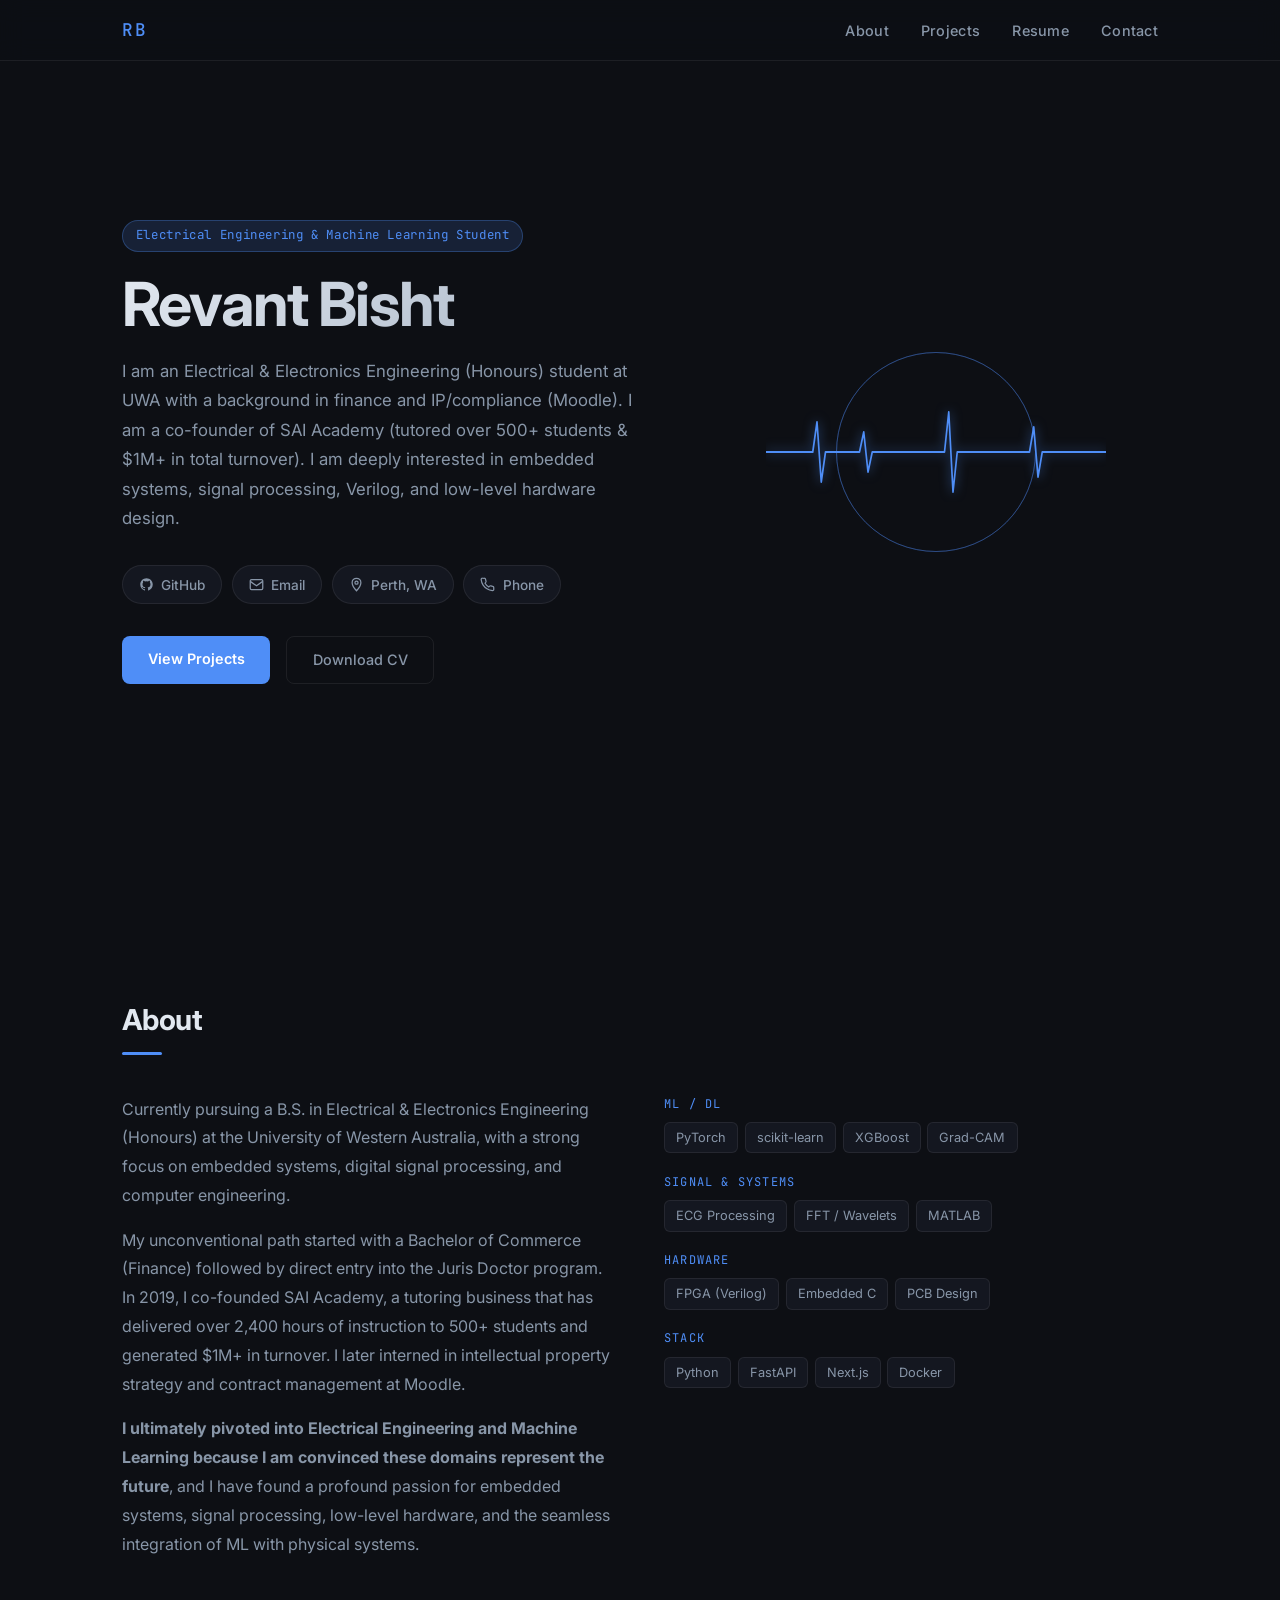
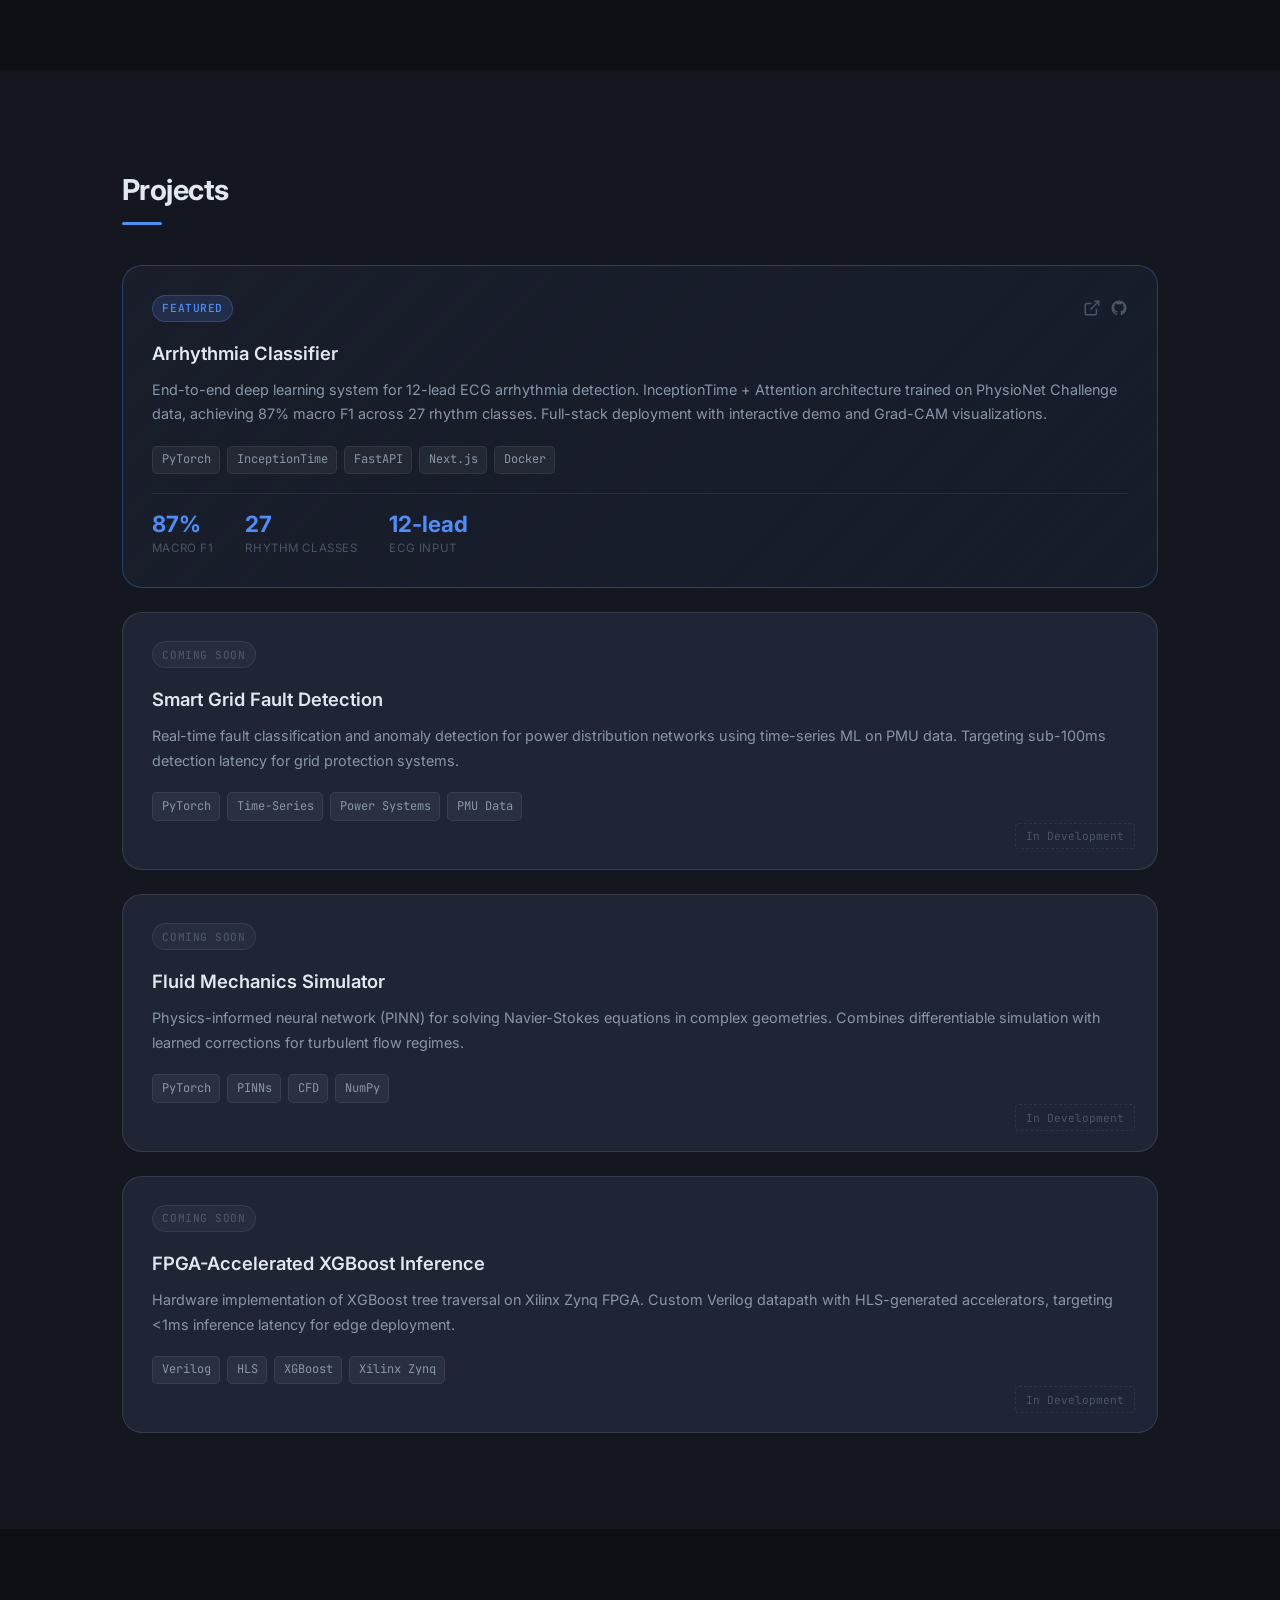
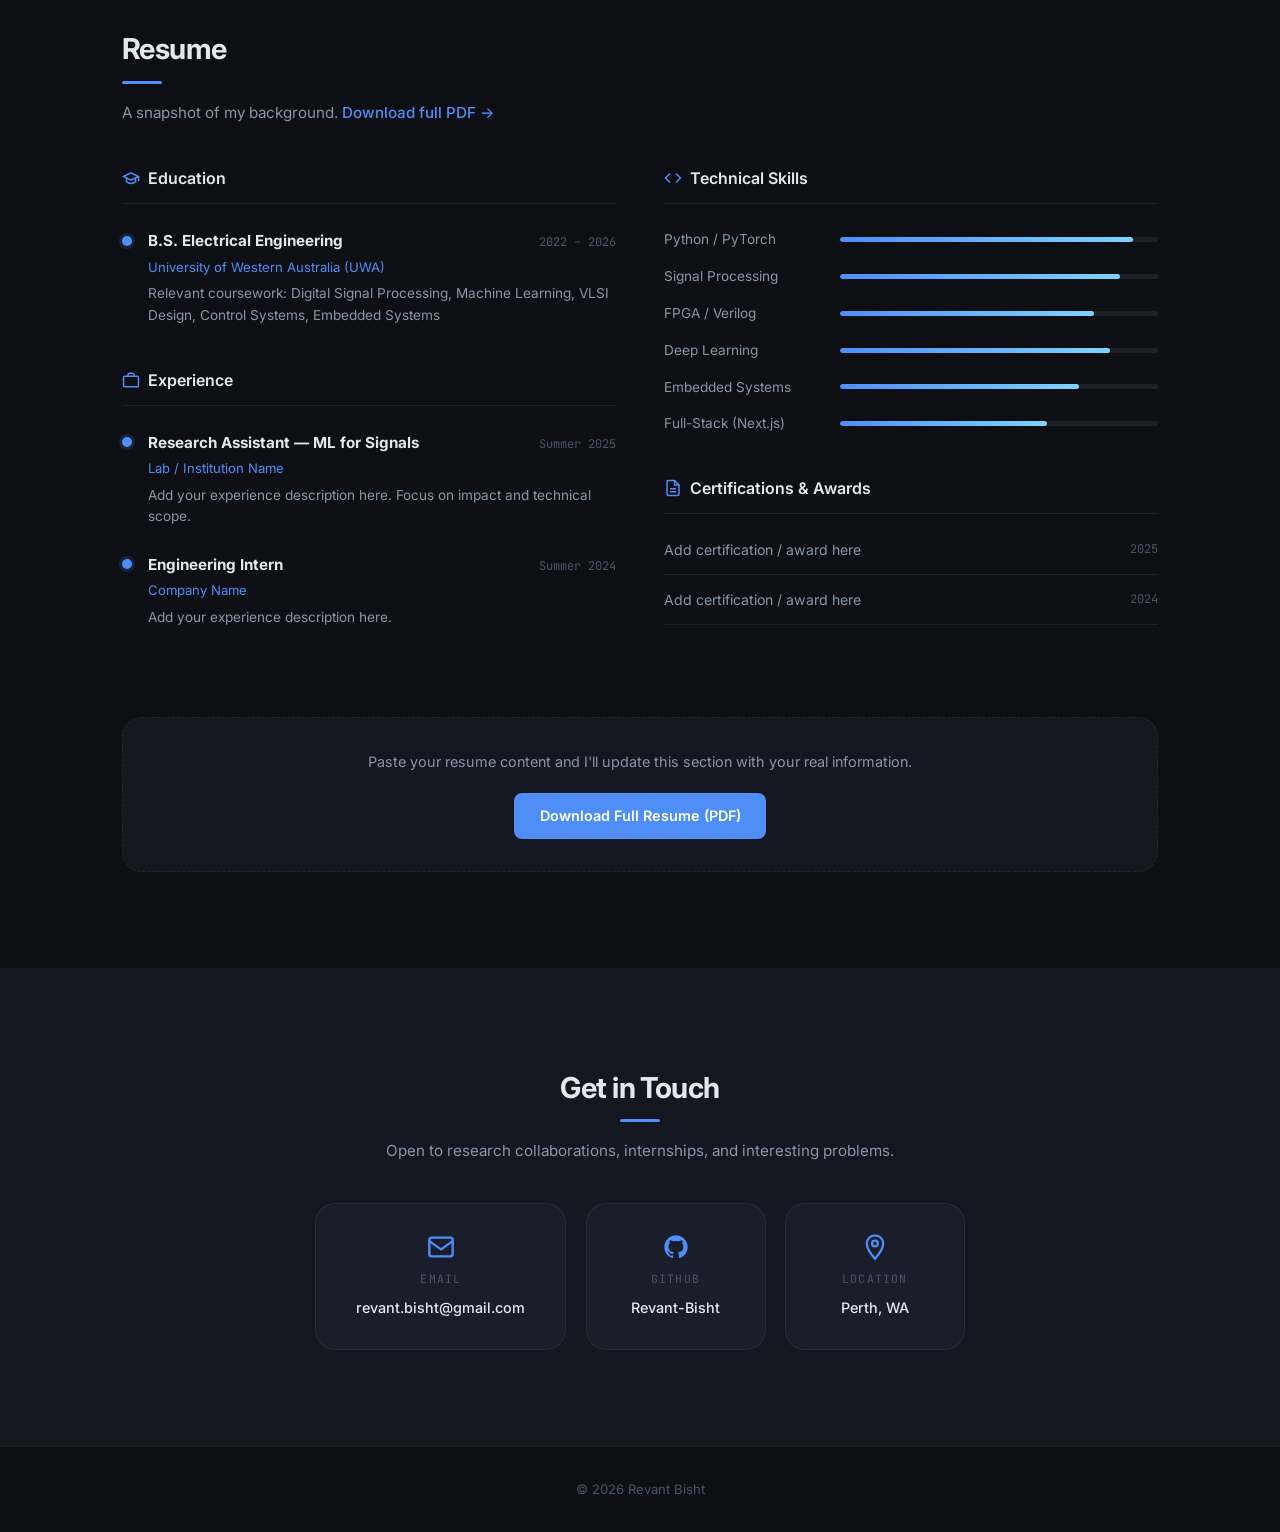
==== index.html @ 24f28a79 "Fixed summary" ====
<!DOCTYPE html>
<html lang="en">
<head>
  <meta charset="UTF-8" />
  <meta name="viewport" content="width=device-width, initial-scale=1.0" />
  <title>Revant Bisht</title>
  <link rel="preconnect" href="https://fonts.googleapis.com" />
  <link rel="preconnect" href="https://fonts.gstatic.com" crossorigin />
  <link href="https://fonts.googleapis.com/css2?family=Inter:wght@300;400;500;600;700&family=JetBrains+Mono:wght@400;500&display=swap" rel="stylesheet" />
  <link rel="stylesheet" href="style.css" />
</head>
<body>

  <!-- NAV -->
  <nav id="navbar">
    <div class="nav-inner">
      <span class="nav-logo">RB</span>
      <ul class="nav-links">
        <li><a href="#about">About</a></li>
        <li><a href="#projects">Projects</a></li>
        <li><a href="#resume">Resume</a></li>
        <li><a href="#contact">Contact</a></li>
      </ul>
    </div>
  </nav>

  <!-- HERO -->
  <section id="hero">
    <div class="hero-content">
      <div class="hero-tag">Electrical Engineering &amp; Machine Learning Student</div>
      <h1 class="hero-name">Revant Bisht</h1>
      <p class="hero-bio">
          I am an Electrical &amp; Electronics Engineering (Honours) student at UWA with a background in finance and IP/compliance (Moodle).
          I am a co-founder of SAI Academy (tutored over 500+ students & $1M+ in total turnover). I am deeply interested in embedded systems, 
          signal processing, Verilog, and low-level hardware design.
      </p>
      <div class="contact-strip">
        <a href="https://github.com/Revant-Bisht" target="_blank" rel="noopener" class="contact-pill">
          <svg viewBox="0 0 24 24" fill="currentColor"><path d="M12 2C6.477 2 2 6.477 2 12c0 4.418 2.865 8.166 6.839 9.489.5.092.682-.217.682-.482 0-.237-.008-.868-.013-1.703-2.782.604-3.369-1.34-3.369-1.34-.454-1.154-1.11-1.462-1.11-1.462-.908-.62.069-.608.069-.608 1.003.07 1.531 1.03 1.531 1.03.892 1.529 2.341 1.087 2.91.832.092-.647.35-1.088.636-1.338-2.22-.253-4.555-1.11-4.555-4.943 0-1.091.39-1.984 1.029-2.683-.103-.253-.446-1.27.098-2.647 0 0 .84-.269 2.75 1.025A9.578 9.578 0 0 1 12 6.836a9.59 9.59 0 0 1 2.504.337c1.909-1.294 2.747-1.025 2.747-1.025.546 1.377.203 2.394.1 2.647.64.699 1.028 1.592 1.028 2.683 0 3.842-2.339 4.687-4.566 4.935.359.309.678.919.678 1.852 0 1.336-.012 2.415-.012 2.743 0 .267.18.578.688.48C19.138 20.163 22 16.418 22 12c0-5.523-4.477-10-10-10z"/></svg>
          GitHub
        </a>
        <a href="mailto:revant.bisht@gmail.com" class="contact-pill">
          <svg viewBox="0 0 24 24" fill="none" stroke="currentColor" stroke-width="2"><rect x="2" y="4" width="20" height="16" rx="2"/><path d="m2 7 10 7 10-7"/></svg>
          Email
        </a>
        <span class="contact-pill">
          <svg viewBox="0 0 24 24" fill="none" stroke="currentColor" stroke-width="2"><path d="M12 2C8.13 2 5 5.13 5 9c0 5.25 7 13 7 13s7-7.75 7-13c0-3.87-3.13-7-7-7zm0 9.5c-1.38 0-2.5-1.12-2.5-2.5S10.62 6.5 12 6.5s2.5 1.12 2.5 2.5S13.38 11.5 12 11.5z"/></svg>
          Perth, WA
        </span>
        <a href="tel:+61405452419" class="contact-pill">
          <svg viewBox="0 0 24 24" fill="none" stroke="currentColor" stroke-width="2"><path d="M22 16.92v3a2 2 0 0 1-2.18 2 19.79 19.79 0 0 1-8.63-3.07A19.5 19.5 0 0 1 4.99 13 19.79 19.79 0 0 1 1.92 4.37 2 2 0 0 1 3.9 2h3a2 2 0 0 1 2 1.72c.127.96.361 1.903.7 2.81a2 2 0 0 1-.45 2.11L8.09 9.91a16 16 0 0 0 6 6l1.27-1.27a2 2 0 0 1 2.11-.45c.907.339 1.85.573 2.81.7A2 2 0 0 1 22 16.92z"/></svg>
          Phone
        </a>
      </div>
      <div class="hero-cta">
        <a href="#projects" class="btn-primary">View Projects</a>
        <a href="resume.pdf" class="btn-secondary" target="_blank">Download CV</a>
      </div>
    </div>
    <div class="hero-visual" aria-hidden="true">
      <div class="pulse-ring"></div>
      <div class="pulse-ring delay1"></div>
      <div class="pulse-ring delay2"></div>
      <svg class="ecg-svg" viewBox="0 0 400 100" preserveAspectRatio="none">
        <polyline class="ecg-line" points="0,50 40,50 55,50 60,20 65,80 70,50 85,50 100,50 110,50 115,30 120,70 125,50 140,50 200,50 210,50 215,10 220,90 225,50 240,50 300,50 310,50 315,25 320,75 325,50 340,50 400,50"/>
      </svg>
    </div>
  </section>

  <!-- ABOUT -->
  <section id="about">
    <div class="section-inner">
      <h2 class="section-title">About</h2>
      <div class="about-grid">
        <div class="about-text">
          <p>
              Currently pursuing a B.S. in Electrical &amp; Electronics Engineering (Honours) at the University of Western Australia, 
              with a strong focus on embedded systems, digital signal processing, and computer engineering.
          </p>
          <p>
              My unconventional path started with a Bachelor of Commerce (Finance) followed by direct entry into the Juris Doctor program. 
              In 2019, I co-founded SAI Academy, a tutoring business that has delivered over 2,400 hours of instruction to 500+ students 
              and generated $1M+ in turnover. I later interned in intellectual property strategy and contract management at Moodle.
          </p>
          <p>
              <strong>I ultimately pivoted into Electrical Engineering and Machine Learning because I am convinced these domains represent the future</strong>, 
              and I have found a profound passion for embedded systems, signal processing, low-level hardware, and the seamless integration of ML with physical systems.
          </p>
        </div>
        <div class="about-skills">
          <div class="skill-group">
            <span class="skill-label">ML / DL</span>
            <div class="skill-tags">
              <span>PyTorch</span><span>scikit-learn</span><span>XGBoost</span><span>Grad-CAM</span>
            </div>
          </div>
          <div class="skill-group">
            <span class="skill-label">Signal &amp; Systems</span>
            <div class="skill-tags">
              <span>ECG Processing</span><span>FFT / Wavelets</span><span>MATLAB</span>
            </div>
          </div>
          <div class="skill-group">
            <span class="skill-label">Hardware</span>
            <div class="skill-tags">
              <span>FPGA (Verilog)</span><span>Embedded C</span><span>PCB Design</span>
            </div>
          </div>
          <div class="skill-group">
            <span class="skill-label">Stack</span>
            <div class="skill-tags">
              <span>Python</span><span>FastAPI</span><span>Next.js</span><span>Docker</span>
            </div>
          </div>
        </div>
      </div>
    </div>
  </section>

  <!-- PROJECTS -->
  <section id="projects">
    <div class="section-inner">
      <h2 class="section-title">Projects</h2>
      <div class="projects-grid">

        <!-- Arrhythmia Classifier -->
        <div class="project-card featured">
          <div class="project-header">
            <span class="project-badge">Featured</span>
            <div class="project-links">
              <a href="https://arrhythmia-detection.vercel.app" target="_blank" rel="noopener" title="Live Demo">
                <svg viewBox="0 0 24 24" fill="none" stroke="currentColor" stroke-width="2"><path d="M18 13v6a2 2 0 0 1-2 2H5a2 2 0 0 1-2-2V8a2 2 0 0 1 2-2h6"/><polyline points="15 3 21 3 21 9"/><line x1="10" y1="14" x2="21" y2="3"/></svg>
              </a>
              <a href="https://github.com/Revant-Bisht/ArrythmiaClassifier" target="_blank" rel="noopener" title="Source Code">
                <svg viewBox="0 0 24 24" fill="currentColor"><path d="M12 2C6.477 2 2 6.477 2 12c0 4.418 2.865 8.166 6.839 9.489.5.092.682-.217.682-.482 0-.237-.008-.868-.013-1.703-2.782.604-3.369-1.34-3.369-1.34-.454-1.154-1.11-1.462-1.11-1.462-.908-.62.069-.608.069-.608 1.003.07 1.531 1.03 1.531 1.03.892 1.529 2.341 1.087 2.91.832.092-.647.35-1.088.636-1.338-2.22-.253-4.555-1.11-4.555-4.943 0-1.091.39-1.984 1.029-2.683-.103-.253-.446-1.27.098-2.647 0 0 .84-.269 2.75 1.025A9.578 9.578 0 0 1 12 6.836a9.59 9.59 0 0 1 2.504.337c1.909-1.294 2.747-1.025 2.747-1.025.546 1.377.203 2.394.1 2.647.64.699 1.028 1.592 1.028 2.683 0 3.842-2.339 4.687-4.566 4.935.359.309.678.919.678 1.852 0 1.336-.012 2.415-.012 2.743 0 .267.18.578.688.48C19.138 20.163 22 16.418 22 12c0-5.523-4.477-10-10-10z"/></svg>
              </a>
            </div>
          </div>
          <h3>Arrhythmia Classifier</h3>
          <p class="project-desc">
            End-to-end deep learning system for 12-lead ECG arrhythmia detection. InceptionTime + Attention architecture
            trained on PhysioNet Challenge data, achieving 87% macro F1 across 27 rhythm classes.
            Full-stack deployment with interactive demo and Grad-CAM visualizations.
          </p>
          <div class="project-tech">
            <span>PyTorch</span><span>InceptionTime</span><span>FastAPI</span><span>Next.js</span><span>Docker</span>
          </div>
          <div class="project-stats">
            <div class="stat"><span class="stat-val">87%</span><span class="stat-lbl">Macro F1</span></div>
            <div class="stat"><span class="stat-val">27</span><span class="stat-lbl">Rhythm Classes</span></div>
            <div class="stat"><span class="stat-val">12-lead</span><span class="stat-lbl">ECG Input</span></div>
          </div>
        </div>

        <!-- Smart Grid -->
        <div class="project-card coming-soon">
          <div class="project-header">
            <span class="project-badge soon-badge">Coming Soon</span>
          </div>
          <h3>Smart Grid Fault Detection</h3>
          <p class="project-desc">
            Real-time fault classification and anomaly detection for power distribution networks using
            time-series ML on PMU data. Targeting sub-100ms detection latency for grid protection systems.
          </p>
          <div class="project-tech">
            <span>PyTorch</span><span>Time-Series</span><span>Power Systems</span><span>PMU Data</span>
          </div>
          <div class="coming-soon-overlay">
            <span>In Development</span>
          </div>
        </div>

        <!-- Fluid Mechanics Simulator -->
        <div class="project-card coming-soon">
          <div class="project-header">
            <span class="project-badge soon-badge">Coming Soon</span>
          </div>
          <h3>Fluid Mechanics Simulator</h3>
          <p class="project-desc">
            Physics-informed neural network (PINN) for solving Navier-Stokes equations in complex geometries.
            Combines differentiable simulation with learned corrections for turbulent flow regimes.
          </p>
          <div class="project-tech">
            <span>PyTorch</span><span>PINNs</span><span>CFD</span><span>NumPy</span>
          </div>
          <div class="coming-soon-overlay">
            <span>In Development</span>
          </div>
        </div>

        <!-- FPGA XGBoost -->
        <div class="project-card coming-soon">
          <div class="project-header">
            <span class="project-badge soon-badge">Coming Soon</span>
          </div>
          <h3>FPGA-Accelerated XGBoost Inference</h3>
          <p class="project-desc">
            Hardware implementation of XGBoost tree traversal on Xilinx Zynq FPGA. Custom Verilog datapath
            with HLS-generated accelerators, targeting &lt;1ms inference latency for edge deployment.
          </p>
          <div class="project-tech">
            <span>Verilog</span><span>HLS</span><span>XGBoost</span><span>Xilinx Zynq</span>
          </div>
          <div class="coming-soon-overlay">
            <span>In Development</span>
          </div>
        </div>

      </div>
    </div>
  </section>

  <!-- RESUME -->
  <section id="resume">
    <div class="section-inner">
      <h2 class="section-title">Resume</h2>
      <p class="section-sub">A snapshot of my background. <a href="resume.pdf" target="_blank">Download full PDF →</a></p>

      <div class="resume-layout">

        <div class="resume-col">
          <!-- Education -->
          <div class="resume-block">
            <h3 class="resume-block-title">
              <svg viewBox="0 0 24 24" fill="none" stroke="currentColor" stroke-width="2"><path d="M22 10v6M2 10l10-5 10 5-10 5z"/><path d="M6 12v5c3 3 9 3 12 0v-5"/></svg>
              Education
            </h3>
            <div class="timeline-item">
              <div class="timeline-dot"></div>
              <div class="timeline-body">
                <div class="timeline-header">
                  <strong>B.S. Electrical Engineering</strong>
                  <span class="timeline-date">2022 – 2026</span>
                </div>
                <div class="timeline-sub">University of Western Australia (UWA)</div>
                <div class="timeline-desc">Relevant coursework: Digital Signal Processing, Machine Learning, VLSI Design, Control Systems, Embedded Systems</div>
              </div>
            </div>
          </div>

          <!-- Experience -->
          <div class="resume-block">
            <h3 class="resume-block-title">
              <svg viewBox="0 0 24 24" fill="none" stroke="currentColor" stroke-width="2"><rect x="2" y="7" width="20" height="14" rx="2"/><path d="M16 7V5a2 2 0 0 0-2-2h-4a2 2 0 0 0-2 2v2"/></svg>
              Experience
            </h3>
            <div class="timeline-item">
              <div class="timeline-dot"></div>
              <div class="timeline-body">
                <div class="timeline-header">
                  <strong>Research Assistant — ML for Signals</strong>
                  <span class="timeline-date">Summer 2025</span>
                </div>
                <div class="timeline-sub">Lab / Institution Name</div>
                <div class="timeline-desc">Add your experience description here. Focus on impact and technical scope.</div>
              </div>
            </div>
            <div class="timeline-item">
              <div class="timeline-dot"></div>
              <div class="timeline-body">
                <div class="timeline-header">
                  <strong>Engineering Intern</strong>
                  <span class="timeline-date">Summer 2024</span>
                </div>
                <div class="timeline-sub">Company Name</div>
                <div class="timeline-desc">Add your experience description here.</div>
              </div>
            </div>
          </div>
        </div>

        <div class="resume-col">
          <!-- Skills -->
          <div class="resume-block">
            <h3 class="resume-block-title">
              <svg viewBox="0 0 24 24" fill="none" stroke="currentColor" stroke-width="2"><polyline points="16 18 22 12 16 6"/><polyline points="8 6 2 12 8 18"/></svg>
              Technical Skills
            </h3>
            <div class="skills-resume">
              <div class="skill-row">
                <span class="skill-name">Python / PyTorch</span>
                <div class="skill-bar"><div class="skill-fill" style="width:92%"></div></div>
              </div>
              <div class="skill-row">
                <span class="skill-name">Signal Processing</span>
                <div class="skill-bar"><div class="skill-fill" style="width:88%"></div></div>
              </div>
              <div class="skill-row">
                <span class="skill-name">FPGA / Verilog</span>
                <div class="skill-bar"><div class="skill-fill" style="width:80%"></div></div>
              </div>
              <div class="skill-row">
                <span class="skill-name">Deep Learning</span>
                <div class="skill-bar"><div class="skill-fill" style="width:85%"></div></div>
              </div>
              <div class="skill-row">
                <span class="skill-name">Embedded Systems</span>
                <div class="skill-bar"><div class="skill-fill" style="width:75%"></div></div>
              </div>
              <div class="skill-row">
                <span class="skill-name">Full-Stack (Next.js)</span>
                <div class="skill-bar"><div class="skill-fill" style="width:65%"></div></div>
              </div>
            </div>
          </div>

          <!-- Courses / Certs -->
          <div class="resume-block">
            <h3 class="resume-block-title">
              <svg viewBox="0 0 24 24" fill="none" stroke="currentColor" stroke-width="2"><path d="M14 2H6a2 2 0 0 0-2 2v16a2 2 0 0 0 2 2h12a2 2 0 0 0 2-2V8z"/><polyline points="14 2 14 8 20 8"/><line x1="16" y1="13" x2="8" y2="13"/><line x1="16" y1="17" x2="8" y2="17"/></svg>
              Certifications &amp; Awards
            </h3>
            <ul class="cert-list">
              <li>
                <span class="cert-name">Add certification / award here</span>
                <span class="cert-year">2025</span>
              </li>
              <li>
                <span class="cert-name">Add certification / award here</span>
                <span class="cert-year">2024</span>
              </li>
            </ul>
          </div>
        </div>

      </div>

      <div class="resume-cta">
        <p>Paste your resume content and I'll update this section with your real information.</p>
        <a href="resume.pdf" class="btn-primary" target="_blank">Download Full Resume (PDF)</a>
      </div>
    </div>
  </section>

  <!-- CONTACT -->
  <section id="contact">
    <div class="section-inner contact-inner">
      <h2 class="section-title">Get in Touch</h2>
      <p class="section-sub">Open to research collaborations, internships, and interesting problems.</p>
      <div class="contact-cards">
        <a href="mailto:revant.bisht@gmail.com" class="contact-card">
          <svg viewBox="0 0 24 24" fill="none" stroke="currentColor" stroke-width="2"><rect x="2" y="4" width="20" height="16" rx="2"/><path d="m2 7 10 7 10-7"/></svg>
          <span class="contact-card-label">Email</span>
          <span class="contact-card-val">revant.bisht@gmail.com</span>
        </a>
        <a href="https://github.com/Revant-Bisht" target="_blank" rel="noopener" class="contact-card">
          <svg viewBox="0 0 24 24" fill="currentColor"><path d="M12 2C6.477 2 2 6.477 2 12c0 4.418 2.865 8.166 6.839 9.489.5.092.682-.217.682-.482 0-.237-.008-.868-.013-1.703-2.782.604-3.369-1.34-3.369-1.34-.454-1.154-1.11-1.462-1.11-1.462-.908-.62.069-.608.069-.608 1.003.07 1.531 1.03 1.531 1.03.892 1.529 2.341 1.087 2.91.832.092-.647.35-1.088.636-1.338-2.22-.253-4.555-1.11-4.555-4.943 0-1.091.39-1.984 1.029-2.683-.103-.253-.446-1.27.098-2.647 0 0 .84-.269 2.75 1.025A9.578 9.578 0 0 1 12 6.836a9.59 9.59 0 0 1 2.504.337c1.909-1.294 2.747-1.025 2.747-1.025.546 1.377.203 2.394.1 2.647.64.699 1.028 1.592 1.028 2.683 0 3.842-2.339 4.687-4.566 4.935.359.309.678.919.678 1.852 0 1.336-.012 2.415-.012 2.743 0 .267.18.578.688.48C19.138 20.163 22 16.418 22 12c0-5.523-4.477-10-10-10z"/></svg>
          <span class="contact-card-label">GitHub</span>
          <span class="contact-card-val">Revant-Bisht</span>
        </a>
        <div class="contact-card">
          <svg viewBox="0 0 24 24" fill="none" stroke="currentColor" stroke-width="2"><path d="M12 2C8.13 2 5 5.13 5 9c0 5.25 7 13 7 13s7-7.75 7-13c0-3.87-3.13-7-7-7zm0 9.5c-1.38 0-2.5-1.12-2.5-2.5S10.62 6.5 12 6.5s2.5 1.12 2.5 2.5S13.38 11.5 12 11.5z"/></svg>
          <span class="contact-card-label">Location</span>
          <span class="contact-card-val">Perth, WA</span>
        </div>
      </div>
    </div>
  </section>

  <!-- FOOTER -->
  <footer>
    <div class="footer-inner">
      <span>© 2026 Revant Bisht</span>
    </div>
  </footer>

  <script src="script.js"></script>
</body>
</html>
---- style.css ----
/* =============================================
   REVANT BISHT — PORTFOLIO
   ============================================= */

:root {
  --bg:         #0d0f14;
  --bg-card:    #141720;
  --bg-card2:   #1a1e2b;
  --border:     rgba(255,255,255,0.07);
  --border-hi:  rgba(255,255,255,0.14);
  --accent:     #4f8ef7;
  --accent-dim: rgba(79,142,247,0.15);
  --accent2:    #7dd3fc;
  --text:       #e2e8f0;
  --text-muted: #8896a8;
  --text-faint: #4a5568;
  --green:      #34d399;
  --green-dim:  rgba(52,211,153,0.12);
  --radius:     12px;
  --radius-lg:  20px;
  --shadow:     0 4px 24px rgba(0,0,0,0.5);
  --font:       'Inter', system-ui, sans-serif;
  --mono:       'JetBrains Mono', monospace;
}

*, *::before, *::after { box-sizing: border-box; margin: 0; padding: 0; }

html { scroll-behavior: smooth; font-size: 16px; }

body {
  background: var(--bg);
  color: var(--text);
  font-family: var(--font);
  line-height: 1.65;
  -webkit-font-smoothing: antialiased;
}

a { color: var(--accent); text-decoration: none; }
a:hover { color: var(--accent2); }

/* =============================================
   NAV
   ============================================= */
#navbar {
  position: fixed;
  top: 0; left: 0; right: 0;
  z-index: 100;
  background: rgba(13,15,20,0.85);
  backdrop-filter: blur(12px);
  border-bottom: 1px solid var(--border);
}
.nav-inner {
  max-width: 1100px;
  margin: 0 auto;
  padding: 0 2rem;
  height: 60px;
  display: flex;
  align-items: center;
  justify-content: space-between;
}
.nav-logo {
  font-family: var(--mono);
  font-weight: 500;
  font-size: 1.1rem;
  color: var(--accent);
  letter-spacing: 2px;
}
.nav-links {
  list-style: none;
  display: flex;
  gap: 2rem;
}
.nav-links a {
  color: var(--text-muted);
  font-size: 0.9rem;
  font-weight: 500;
  letter-spacing: 0.02em;
  transition: color 0.2s;
}
.nav-links a:hover { color: var(--text); }

/* =============================================
   HERO
   ============================================= */
#hero {
  min-height: 100vh;
  padding-top: 100px;
  display: flex;
  align-items: center;
  max-width: 1100px;
  margin: 0 auto;
  padding-left: 2rem;
  padding-right: 2rem;
  gap: 4rem;
  position: relative;
}

.hero-content {
  flex: 1;
  max-width: 580px;
}

.hero-tag {
  display: inline-block;
  font-family: var(--mono);
  font-size: 0.78rem;
  color: var(--accent);
  background: var(--accent-dim);
  border: 1px solid rgba(79,142,247,0.3);
  padding: 0.3rem 0.8rem;
  border-radius: 100px;
  margin-bottom: 1.2rem;
  letter-spacing: 0.05em;
}

.hero-name {
  font-size: clamp(2.4rem, 5vw, 3.8rem);
  font-weight: 700;
  letter-spacing: -0.03em;
  line-height: 1.1;
  margin-bottom: 1.2rem;
  background: linear-gradient(135deg, #e2e8f0 0%, #a0aec0 100%);
  -webkit-background-clip: text;
  -webkit-text-fill-color: transparent;
  background-clip: text;
}

.hero-bio {
  font-size: 1.05rem;
  color: var(--text-muted);
  line-height: 1.75;
  margin-bottom: 2rem;
  max-width: 520px;
}

/* Contact strip */
.contact-strip {
  display: flex;
  flex-wrap: wrap;
  gap: 0.6rem;
  margin-bottom: 2rem;
}

.contact-pill {
  display: inline-flex;
  align-items: center;
  gap: 0.45rem;
  font-size: 0.85rem;
  font-weight: 500;
  color: var(--text-muted);
  background: var(--bg-card);
  border: 1px solid var(--border);
  padding: 0.45rem 1rem;
  border-radius: 100px;
  transition: all 0.2s;
}
.contact-pill svg { width: 15px; height: 15px; flex-shrink: 0; }
.contact-pill:hover {
  color: var(--text);
  border-color: var(--accent);
  background: var(--accent-dim);
}

/* CTA buttons */
.hero-cta {
  display: flex;
  gap: 1rem;
  flex-wrap: wrap;
}
.btn-primary {
  display: inline-block;
  background: var(--accent);
  color: #fff;
  font-weight: 600;
  font-size: 0.9rem;
  padding: 0.7rem 1.6rem;
  border-radius: 8px;
  transition: all 0.2s;
}
.btn-primary:hover {
  background: var(--accent2);
  color: #0d0f14;
  transform: translateY(-1px);
}
.btn-secondary {
  display: inline-block;
  background: transparent;
  color: var(--text-muted);
  font-weight: 500;
  font-size: 0.9rem;
  padding: 0.7rem 1.6rem;
  border-radius: 8px;
  border: 1px solid var(--border);
  transition: all 0.2s;
}
.btn-secondary:hover {
  color: var(--text);
  border-color: var(--border-hi);
  transform: translateY(-1px);
}

/* Hero visual / ECG */
.hero-visual {
  flex: 0 0 340px;
  height: 340px;
  position: relative;
  display: flex;
  align-items: center;
  justify-content: center;
}
.pulse-ring {
  position: absolute;
  width: 200px; height: 200px;
  border-radius: 50%;
  border: 1px solid rgba(79,142,247,0.2);
  animation: pulseRing 3s ease-out infinite;
}
.pulse-ring.delay1 { animation-delay: 1s; }
.pulse-ring.delay2 { animation-delay: 2s; }

@keyframes pulseRing {
  0% { transform: scale(0.6); opacity: 0.8; }
  100% { transform: scale(1.8); opacity: 0; }
}

.ecg-svg {
  width: 100%;
  height: 100px;
  position: relative;
  z-index: 2;
}
.ecg-line {
  fill: none;
  stroke: var(--accent);
  stroke-width: 2;
  stroke-linecap: round;
  stroke-linejoin: round;
  stroke-dasharray: 900;
  stroke-dashoffset: 900;
  animation: drawEcg 3s ease forwards, ecgPulse 3s 3s ease-in-out infinite;
  filter: drop-shadow(0 0 6px rgba(79,142,247,0.6));
}

@keyframes drawEcg {
  to { stroke-dashoffset: 0; }
}
@keyframes ecgPulse {
  0%, 100% { opacity: 1; }
  50% { opacity: 0.4; }
}

/* =============================================
   SECTIONS — SHARED
   ============================================= */
section { padding: 6rem 0; }

.section-inner {
  max-width: 1100px;
  margin: 0 auto;
  padding: 0 2rem;
}

.section-title {
  font-size: 1.8rem;
  font-weight: 700;
  letter-spacing: -0.02em;
  margin-bottom: 0.5rem;
  position: relative;
}
.section-title::after {
  content: '';
  display: block;
  width: 40px;
  height: 3px;
  background: var(--accent);
  border-radius: 2px;
  margin-top: 0.5rem;
  margin-bottom: 2.5rem;
}
.section-sub {
  color: var(--text-muted);
  margin-top: -1.5rem;
  margin-bottom: 2.5rem;
  font-size: 0.95rem;
}
.section-sub a { font-weight: 500; }

/* =============================================
   ABOUT
   ============================================= */
#about { background: var(--bg); }

.about-grid {
  display: grid;
  grid-template-columns: 1fr 1fr;
  gap: 3rem;
  align-items: start;
}

.about-text p {
  color: var(--text-muted);
  line-height: 1.8;
  margin-bottom: 1rem;
  font-size: 1rem;
}

.skill-group { margin-bottom: 1.2rem; }
.skill-label {
  display: block;
  font-size: 0.75rem;
  font-family: var(--mono);
  color: var(--accent);
  text-transform: uppercase;
  letter-spacing: 0.1em;
  margin-bottom: 0.5rem;
}
.skill-tags {
  display: flex;
  flex-wrap: wrap;
  gap: 0.4rem;
}
.skill-tags span {
  font-size: 0.8rem;
  color: var(--text-muted);
  background: var(--bg-card);
  border: 1px solid var(--border);
  padding: 0.25rem 0.7rem;
  border-radius: 6px;
}

/* =============================================
   PROJECTS
   ============================================= */
#projects { background: var(--bg-card); }

.projects-grid {
  display: grid;
  grid-template-columns: 1fr;
  gap: 1.5rem;
}

.project-card {
  background: var(--bg-card2);
  border: 1px solid var(--border);
  border-radius: var(--radius-lg);
  padding: 1.8rem;
  position: relative;
  transition: border-color 0.2s, transform 0.2s;
  overflow: hidden;
}
.project-card:hover {
  border-color: var(--border-hi);
  transform: translateY(-2px);
}

.project-card.featured {
  border-color: rgba(79,142,247,0.3);
  background: linear-gradient(135deg, var(--bg-card2) 0%, rgba(79,142,247,0.05) 100%);
}
.project-card.featured:hover {
  border-color: rgba(79,142,247,0.6);
}

.project-card.coming-soon {
  background: #1f2535;
  border-color: rgba(255,255,255,0.1);
  opacity: 1;
}
.project-card.coming-soon:hover {
  background: #252b3d;
  border-color: rgba(255,255,255,0.18);
}

.project-header {
  display: flex;
  align-items: center;
  justify-content: space-between;
  margin-bottom: 1rem;
}

.project-badge {
  font-size: 0.7rem;
  font-family: var(--mono);
  font-weight: 500;
  color: var(--accent);
  background: var(--accent-dim);
  border: 1px solid rgba(79,142,247,0.3);
  padding: 0.2rem 0.6rem;
  border-radius: 100px;
  letter-spacing: 0.05em;
  text-transform: uppercase;
}
.soon-badge {
  color: var(--text-faint);
  background: rgba(255,255,255,0.04);
  border-color: var(--border);
}

.project-links {
  display: flex;
  gap: 0.6rem;
}
.project-links a {
  color: var(--text-faint);
  display: flex;
  align-items: center;
  transition: color 0.2s;
}
.project-links a:hover { color: var(--accent); }
.project-links svg { width: 18px; height: 18px; }

.project-card h3 {
  font-size: 1.15rem;
  font-weight: 600;
  margin-bottom: 0.6rem;
  color: var(--text);
}

.project-desc {
  font-size: 0.9rem;
  color: var(--text-muted);
  line-height: 1.7;
  margin-bottom: 1.2rem;
}

.project-tech {
  display: flex;
  flex-wrap: wrap;
  gap: 0.4rem;
  margin-bottom: 1.2rem;
}
.project-tech span {
  font-size: 0.75rem;
  font-family: var(--mono);
  color: var(--text-muted);
  background: rgba(255,255,255,0.05);
  border: 1px solid var(--border);
  padding: 0.2rem 0.55rem;
  border-radius: 5px;
}

.project-stats {
  display: flex;
  gap: 2rem;
  padding-top: 1.2rem;
  border-top: 1px solid var(--border);
}
.stat { display: flex; flex-direction: column; }
.stat-val {
  font-size: 1.4rem;
  font-weight: 700;
  color: var(--accent);
  line-height: 1;
}
.stat-lbl {
  font-size: 0.72rem;
  color: var(--text-faint);
  margin-top: 0.2rem;
  text-transform: uppercase;
  letter-spacing: 0.05em;
}

.coming-soon-overlay {
  position: absolute;
  bottom: 1.2rem;
  right: 1.4rem;
  font-size: 0.7rem;
  font-family: var(--mono);
  color: var(--text-faint);
  border: 1px dashed var(--border);
  padding: 0.2rem 0.6rem;
  border-radius: 4px;
}

/* =============================================
   RESUME
   ============================================= */
#resume { background: var(--bg); }

.resume-layout {
  display: grid;
  grid-template-columns: 1fr 1fr;
  gap: 3rem;
  margin-bottom: 3rem;
}

.resume-block { margin-bottom: 2.5rem; }

.resume-block-title {
  display: flex;
  align-items: center;
  gap: 0.5rem;
  font-size: 1rem;
  font-weight: 600;
  color: var(--text);
  margin-bottom: 1.5rem;
  padding-bottom: 0.75rem;
  border-bottom: 1px solid var(--border);
}
.resume-block-title svg { width: 18px; height: 18px; color: var(--accent); }

/* Timeline */
.timeline-item {
  display: flex;
  gap: 1rem;
  margin-bottom: 1.5rem;
  position: relative;
}
.timeline-dot {
  width: 10px;
  height: 10px;
  border-radius: 50%;
  background: var(--accent);
  flex-shrink: 0;
  margin-top: 0.45rem;
  box-shadow: 0 0 0 3px var(--accent-dim);
}
.timeline-body { flex: 1; }
.timeline-header {
  display: flex;
  justify-content: space-between;
  align-items: baseline;
  flex-wrap: wrap;
  gap: 0.5rem;
  margin-bottom: 0.2rem;
}
.timeline-header strong { font-size: 0.95rem; color: var(--text); }
.timeline-date {
  font-size: 0.75rem;
  font-family: var(--mono);
  color: var(--text-faint);
  flex-shrink: 0;
}
.timeline-sub {
  font-size: 0.82rem;
  color: var(--accent);
  margin-bottom: 0.3rem;
}
.timeline-desc {
  font-size: 0.85rem;
  color: var(--text-muted);
  line-height: 1.6;
}

/* Skill bars */
.skills-resume { display: flex; flex-direction: column; gap: 0.9rem; }
.skill-row { display: flex; align-items: center; gap: 1rem; }
.skill-name {
  font-size: 0.85rem;
  color: var(--text-muted);
  min-width: 160px;
}
.skill-bar {
  flex: 1;
  height: 5px;
  background: rgba(255,255,255,0.07);
  border-radius: 10px;
  overflow: hidden;
}
.skill-fill {
  height: 100%;
  background: linear-gradient(90deg, var(--accent), var(--accent2));
  border-radius: 10px;
  animation: fillBar 1.2s ease-out both;
}
@keyframes fillBar {
  from { width: 0 !important; }
}

/* Certs */
.cert-list { list-style: none; display: flex; flex-direction: column; gap: 0.8rem; }
.cert-list li {
  display: flex;
  justify-content: space-between;
  align-items: center;
  gap: 1rem;
  font-size: 0.88rem;
  padding-bottom: 0.8rem;
  border-bottom: 1px solid var(--border);
}
.cert-name { color: var(--text-muted); }
.cert-year {
  font-family: var(--mono);
  font-size: 0.75rem;
  color: var(--text-faint);
  flex-shrink: 0;
}

.resume-cta {
  text-align: center;
  padding: 2rem;
  background: var(--bg-card);
  border: 1px dashed var(--border);
  border-radius: var(--radius-lg);
}
.resume-cta p {
  color: var(--text-muted);
  margin-bottom: 1.2rem;
  font-size: 0.9rem;
}

/* =============================================
   CONTACT
   ============================================= */
#contact { background: var(--bg-card); }
.contact-inner { text-align: center; }
.contact-inner .section-title::after { margin-left: auto; margin-right: auto; }

.contact-cards {
  display: flex;
  justify-content: center;
  flex-wrap: wrap;
  gap: 1.2rem;
  margin-top: 2rem;
}

.contact-card {
  display: flex;
  flex-direction: column;
  align-items: center;
  gap: 0.5rem;
  padding: 1.8rem 2.5rem;
  background: var(--bg-card2);
  border: 1px solid var(--border);
  border-radius: var(--radius-lg);
  color: var(--text-muted);
  transition: all 0.2s;
  min-width: 180px;
}
.contact-card svg { width: 28px; height: 28px; color: var(--accent); }
.contact-card-label {
  font-size: 0.72rem;
  text-transform: uppercase;
  letter-spacing: 0.1em;
  color: var(--text-faint);
  font-family: var(--mono);
}
.contact-card-val {
  font-size: 0.9rem;
  color: var(--text);
  font-weight: 500;
}
.contact-card:hover {
  border-color: var(--accent);
  background: var(--accent-dim);
  transform: translateY(-3px);
}

/* =============================================
   FOOTER
   ============================================= */
footer {
  padding: 2rem;
  border-top: 1px solid var(--border);
  text-align: center;
}
.footer-inner {
  color: var(--text-faint);
  font-size: 0.82rem;
  display: flex;
  justify-content: center;
  align-items: center;
  gap: 0.6rem;
}
.footer-sep { opacity: 0.3; }

/* =============================================
   RESPONSIVE
   ============================================= */
@media (max-width: 900px) {
  #hero {
    flex-direction: column;
    text-align: center;
    padding-top: 120px;
    min-height: auto;
    padding-bottom: 4rem;
  }
  .hero-content { max-width: 100%; }
  .contact-strip { justify-content: center; }
  .hero-cta { justify-content: center; }
  .hero-visual { display: none; }
  .about-grid { grid-template-columns: 1fr; }
  .projects-grid { grid-template-columns: 1fr; }
  .resume-layout { grid-template-columns: 1fr; }
}

@media (max-width: 600px) {
  .nav-links { display: none; }
  .section-inner { padding: 0 1.2rem; }
  .project-stats { gap: 1.2rem; }
  .contact-cards { flex-direction: column; align-items: stretch; }
}
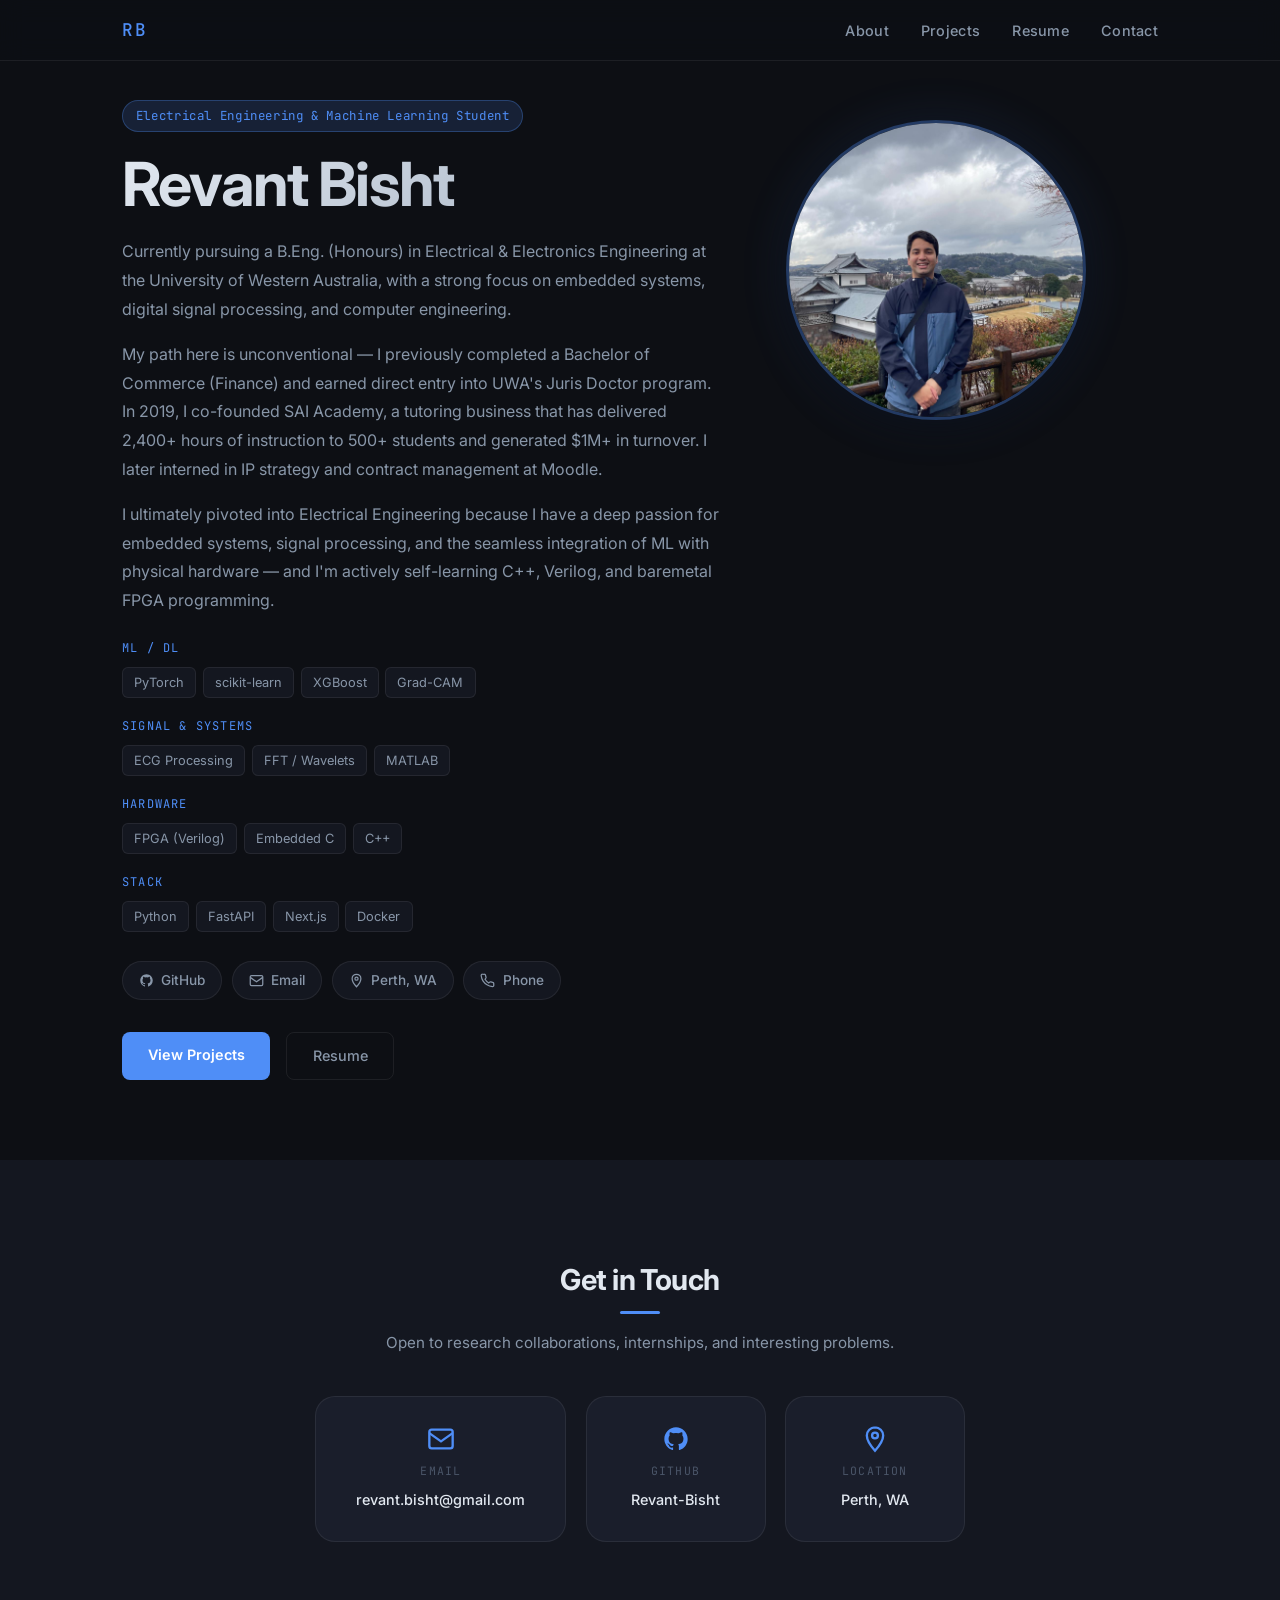
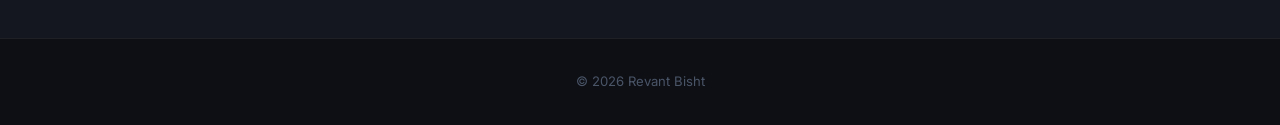
==== commit fd689d59: "Restructure into multi-page site with profile photo - index.html: hero now contains full About conte" ====
--- a/index.html
+++ b/index.html
@@ -14,26 +14,68 @@
   <!-- NAV -->
   <nav id="navbar">
     <div class="nav-inner">
-      <span class="nav-logo">RB</span>
+      <a href="index.html" class="nav-logo">RB</a>
       <ul class="nav-links">
-        <li><a href="#about">About</a></li>
-        <li><a href="#projects">Projects</a></li>
-        <li><a href="#resume">Resume</a></li>
+        <li><a href="index.html">About</a></li>
+        <li><a href="projects.html">Projects</a></li>
+        <li><a href="resume.html">Resume</a></li>
         <li><a href="#contact">Contact</a></li>
       </ul>
     </div>
   </nav>
 
-  <!-- HERO -->
+  <!-- HERO / ABOUT -->
   <section id="hero">
     <div class="hero-content">
       <div class="hero-tag">Electrical Engineering &amp; Machine Learning Student</div>
       <h1 class="hero-name">Revant Bisht</h1>
-      <p class="hero-bio">
-          I am an Electrical &amp; Electronics Engineering (Honours) student at UWA with a background in finance and IP/compliance (Moodle).
-          I am a co-founder of SAI Academy (tutored over 500+ students & $1M+ in total turnover). I am deeply interested in embedded systems, 
-          signal processing, Verilog, and low-level hardware design.
-      </p>
+
+      <div class="about-text hero-about">
+        <p>
+          Currently pursuing a B.Eng. (Honours) in Electrical &amp; Electronics Engineering at the
+          University of Western Australia, with a strong focus on embedded systems, digital signal
+          processing, and computer engineering.
+        </p>
+        <p>
+          My path here is unconventional — I previously completed a Bachelor of Commerce (Finance)
+          and earned direct entry into UWA's Juris Doctor program. In 2019, I co-founded SAI Academy,
+          a tutoring business that has delivered 2,400+ hours of instruction to 500+ students and
+          generated $1M+ in turnover. I later interned in IP strategy and contract management at Moodle.
+        </p>
+        <p>
+          I ultimately pivoted into Electrical Engineering because I have a deep passion for embedded
+          systems, signal processing, and the seamless integration of ML with physical hardware — and
+          I'm actively self-learning C++, Verilog, and baremetal FPGA programming.
+        </p>
+      </div>
+
+      <div class="about-skills hero-skills">
+        <div class="skill-group">
+          <span class="skill-label">ML / DL</span>
+          <div class="skill-tags">
+            <span>PyTorch</span><span>scikit-learn</span><span>XGBoost</span><span>Grad-CAM</span>
+          </div>
+        </div>
+        <div class="skill-group">
+          <span class="skill-label">Signal &amp; Systems</span>
+          <div class="skill-tags">
+            <span>ECG Processing</span><span>FFT / Wavelets</span><span>MATLAB</span>
+          </div>
+        </div>
+        <div class="skill-group">
+          <span class="skill-label">Hardware</span>
+          <div class="skill-tags">
+            <span>FPGA (Verilog)</span><span>Embedded C</span><span>C++</span>
+          </div>
+        </div>
+        <div class="skill-group">
+          <span class="skill-label">Stack</span>
+          <div class="skill-tags">
+            <span>Python</span><span>FastAPI</span><span>Next.js</span><span>Docker</span>
+          </div>
+        </div>
+      </div>
+
       <div class="contact-strip">
         <a href="https://github.com/Revant-Bisht" target="_blank" rel="noopener" class="contact-pill">
           <svg viewBox="0 0 24 24" fill="currentColor"><path d="M12 2C6.477 2 2 6.477 2 12c0 4.418 2.865 8.166 6.839 9.489.5.092.682-.217.682-.482 0-.237-.008-.868-.013-1.703-2.782.604-3.369-1.34-3.369-1.34-.454-1.154-1.11-1.462-1.11-1.462-.908-.62.069-.608.069-.608 1.003.07 1.531 1.03 1.531 1.03.892 1.529 2.341 1.087 2.91.832.092-.647.35-1.088.636-1.338-2.22-.253-4.555-1.11-4.555-4.943 0-1.091.39-1.984 1.029-2.683-.103-.253-.446-1.27.098-2.647 0 0 .84-.269 2.75 1.025A9.578 9.578 0 0 1 12 6.836a9.59 9.59 0 0 1 2.504.337c1.909-1.294 2.747-1.025 2.747-1.025.546 1.377.203 2.394.1 2.647.64.699 1.028 1.592 1.028 2.683 0 3.842-2.339 4.687-4.566 4.935.359.309.678.919.678 1.852 0 1.336-.012 2.415-.012 2.743 0 .267.18.578.688.48C19.138 20.163 22 16.418 22 12c0-5.523-4.477-10-10-10z"/></svg>
@@ -53,282 +95,12 @@
         </a>
       </div>
       <div class="hero-cta">
-        <a href="#projects" class="btn-primary">View Projects</a>
-        <a href="resume.pdf" class="btn-secondary" target="_blank">Download CV</a>
+        <a href="projects.html" class="btn-primary">View Projects</a>
+        <a href="resume.html" class="btn-secondary">Resume</a>
       </div>
     </div>
-    <div class="hero-visual" aria-hidden="true">
-      <div class="pulse-ring"></div>
-      <div class="pulse-ring delay1"></div>
-      <div class="pulse-ring delay2"></div>
-      <svg class="ecg-svg" viewBox="0 0 400 100" preserveAspectRatio="none">
-        <polyline class="ecg-line" points="0,50 40,50 55,50 60,20 65,80 70,50 85,50 100,50 110,50 115,30 120,70 125,50 140,50 200,50 210,50 215,10 220,90 225,50 240,50 300,50 310,50 315,25 320,75 325,50 340,50 400,50"/>
-      </svg>
-    </div>
-  </section>
-
-  <!-- ABOUT -->
-  <section id="about">
-    <div class="section-inner">
-      <h2 class="section-title">About</h2>
-      <div class="about-grid">
-        <div class="about-text">
-          <p>
-              Currently pursuing a B.S. in Electrical &amp; Electronics Engineering (Honours) at the University of Western Australia, 
-              with a strong focus on embedded systems, digital signal processing, and computer engineering.
-          </p>
-          <p>
-              My unconventional path started with a Bachelor of Commerce (Finance) followed by direct entry into the Juris Doctor program. 
-              In 2019, I co-founded SAI Academy, a tutoring business that has delivered over 2,400 hours of instruction to 500+ students 
-              and generated $1M+ in turnover. I later interned in intellectual property strategy and contract management at Moodle.
-          </p>
-          <p>
-              <strong>I ultimately pivoted into Electrical Engineering and Machine Learning because I am convinced these domains represent the future</strong>, 
-              and I have found a profound passion for embedded systems, signal processing, low-level hardware, and the seamless integration of ML with physical systems.
-          </p>
-        </div>
-        <div class="about-skills">
-          <div class="skill-group">
-            <span class="skill-label">ML / DL</span>
-            <div class="skill-tags">
-              <span>PyTorch</span><span>scikit-learn</span><span>XGBoost</span><span>Grad-CAM</span>
-            </div>
-          </div>
-          <div class="skill-group">
-            <span class="skill-label">Signal &amp; Systems</span>
-            <div class="skill-tags">
-              <span>ECG Processing</span><span>FFT / Wavelets</span><span>MATLAB</span>
-            </div>
-          </div>
-          <div class="skill-group">
-            <span class="skill-label">Hardware</span>
-            <div class="skill-tags">
-              <span>FPGA (Verilog)</span><span>Embedded C</span><span>PCB Design</span>
-            </div>
-          </div>
-          <div class="skill-group">
-            <span class="skill-label">Stack</span>
-            <div class="skill-tags">
-              <span>Python</span><span>FastAPI</span><span>Next.js</span><span>Docker</span>
-            </div>
-          </div>
-        </div>
-      </div>
-    </div>
-  </section>
-
-  <!-- PROJECTS -->
-  <section id="projects">
-    <div class="section-inner">
-      <h2 class="section-title">Projects</h2>
-      <div class="projects-grid">
-
-        <!-- Arrhythmia Classifier -->
-        <div class="project-card featured">
-          <div class="project-header">
-            <span class="project-badge">Featured</span>
-            <div class="project-links">
-              <a href="https://arrhythmia-detection.vercel.app" target="_blank" rel="noopener" title="Live Demo">
-                <svg viewBox="0 0 24 24" fill="none" stroke="currentColor" stroke-width="2"><path d="M18 13v6a2 2 0 0 1-2 2H5a2 2 0 0 1-2-2V8a2 2 0 0 1 2-2h6"/><polyline points="15 3 21 3 21 9"/><line x1="10" y1="14" x2="21" y2="3"/></svg>
-              </a>
-              <a href="https://github.com/Revant-Bisht/ArrythmiaClassifier" target="_blank" rel="noopener" title="Source Code">
-                <svg viewBox="0 0 24 24" fill="currentColor"><path d="M12 2C6.477 2 2 6.477 2 12c0 4.418 2.865 8.166 6.839 9.489.5.092.682-.217.682-.482 0-.237-.008-.868-.013-1.703-2.782.604-3.369-1.34-3.369-1.34-.454-1.154-1.11-1.462-1.11-1.462-.908-.62.069-.608.069-.608 1.003.07 1.531 1.03 1.531 1.03.892 1.529 2.341 1.087 2.91.832.092-.647.35-1.088.636-1.338-2.22-.253-4.555-1.11-4.555-4.943 0-1.091.39-1.984 1.029-2.683-.103-.253-.446-1.27.098-2.647 0 0 .84-.269 2.75 1.025A9.578 9.578 0 0 1 12 6.836a9.59 9.59 0 0 1 2.504.337c1.909-1.294 2.747-1.025 2.747-1.025.546 1.377.203 2.394.1 2.647.64.699 1.028 1.592 1.028 2.683 0 3.842-2.339 4.687-4.566 4.935.359.309.678.919.678 1.852 0 1.336-.012 2.415-.012 2.743 0 .267.18.578.688.48C19.138 20.163 22 16.418 22 12c0-5.523-4.477-10-10-10z"/></svg>
-              </a>
-            </div>
-          </div>
-          <h3>Arrhythmia Classifier</h3>
-          <p class="project-desc">
-            End-to-end deep learning system for 12-lead ECG arrhythmia detection. InceptionTime + Attention architecture
-            trained on PhysioNet Challenge data, achieving 87% macro F1 across 27 rhythm classes.
-            Full-stack deployment with interactive demo and Grad-CAM visualizations.
-          </p>
-          <div class="project-tech">
-            <span>PyTorch</span><span>InceptionTime</span><span>FastAPI</span><span>Next.js</span><span>Docker</span>
-          </div>
-          <div class="project-stats">
-            <div class="stat"><span class="stat-val">87%</span><span class="stat-lbl">Macro F1</span></div>
-            <div class="stat"><span class="stat-val">27</span><span class="stat-lbl">Rhythm Classes</span></div>
-            <div class="stat"><span class="stat-val">12-lead</span><span class="stat-lbl">ECG Input</span></div>
-          </div>
-        </div>
-
-        <!-- Smart Grid -->
-        <div class="project-card coming-soon">
-          <div class="project-header">
-            <span class="project-badge soon-badge">Coming Soon</span>
-          </div>
-          <h3>Smart Grid Fault Detection</h3>
-          <p class="project-desc">
-            Real-time fault classification and anomaly detection for power distribution networks using
-            time-series ML on PMU data. Targeting sub-100ms detection latency for grid protection systems.
-          </p>
-          <div class="project-tech">
-            <span>PyTorch</span><span>Time-Series</span><span>Power Systems</span><span>PMU Data</span>
-          </div>
-          <div class="coming-soon-overlay">
-            <span>In Development</span>
-          </div>
-        </div>
-
-        <!-- Fluid Mechanics Simulator -->
-        <div class="project-card coming-soon">
-          <div class="project-header">
-            <span class="project-badge soon-badge">Coming Soon</span>
-          </div>
-          <h3>Fluid Mechanics Simulator</h3>
-          <p class="project-desc">
-            Physics-informed neural network (PINN) for solving Navier-Stokes equations in complex geometries.
-            Combines differentiable simulation with learned corrections for turbulent flow regimes.
-          </p>
-          <div class="project-tech">
-            <span>PyTorch</span><span>PINNs</span><span>CFD</span><span>NumPy</span>
-          </div>
-          <div class="coming-soon-overlay">
-            <span>In Development</span>
-          </div>
-        </div>
-
-        <!-- FPGA XGBoost -->
-        <div class="project-card coming-soon">
-          <div class="project-header">
-            <span class="project-badge soon-badge">Coming Soon</span>
-          </div>
-          <h3>FPGA-Accelerated XGBoost Inference</h3>
-          <p class="project-desc">
-            Hardware implementation of XGBoost tree traversal on Xilinx Zynq FPGA. Custom Verilog datapath
-            with HLS-generated accelerators, targeting &lt;1ms inference latency for edge deployment.
-          </p>
-          <div class="project-tech">
-            <span>Verilog</span><span>HLS</span><span>XGBoost</span><span>Xilinx Zynq</span>
-          </div>
-          <div class="coming-soon-overlay">
-            <span>In Development</span>
-          </div>
-        </div>
-
-      </div>
-    </div>
-  </section>
-
-  <!-- RESUME -->
-  <section id="resume">
-    <div class="section-inner">
-      <h2 class="section-title">Resume</h2>
-      <p class="section-sub">A snapshot of my background. <a href="resume.pdf" target="_blank">Download full PDF →</a></p>
-
-      <div class="resume-layout">
-
-        <div class="resume-col">
-          <!-- Education -->
-          <div class="resume-block">
-            <h3 class="resume-block-title">
-              <svg viewBox="0 0 24 24" fill="none" stroke="currentColor" stroke-width="2"><path d="M22 10v6M2 10l10-5 10 5-10 5z"/><path d="M6 12v5c3 3 9 3 12 0v-5"/></svg>
-              Education
-            </h3>
-            <div class="timeline-item">
-              <div class="timeline-dot"></div>
-              <div class="timeline-body">
-                <div class="timeline-header">
-                  <strong>B.S. Electrical Engineering</strong>
-                  <span class="timeline-date">2022 – 2026</span>
-                </div>
-                <div class="timeline-sub">University of Western Australia (UWA)</div>
-                <div class="timeline-desc">Relevant coursework: Digital Signal Processing, Machine Learning, VLSI Design, Control Systems, Embedded Systems</div>
-              </div>
-            </div>
-          </div>
-
-          <!-- Experience -->
-          <div class="resume-block">
-            <h3 class="resume-block-title">
-              <svg viewBox="0 0 24 24" fill="none" stroke="currentColor" stroke-width="2"><rect x="2" y="7" width="20" height="14" rx="2"/><path d="M16 7V5a2 2 0 0 0-2-2h-4a2 2 0 0 0-2 2v2"/></svg>
-              Experience
-            </h3>
-            <div class="timeline-item">
-              <div class="timeline-dot"></div>
-              <div class="timeline-body">
-                <div class="timeline-header">
-                  <strong>Research Assistant — ML for Signals</strong>
-                  <span class="timeline-date">Summer 2025</span>
-                </div>
-                <div class="timeline-sub">Lab / Institution Name</div>
-                <div class="timeline-desc">Add your experience description here. Focus on impact and technical scope.</div>
-              </div>
-            </div>
-            <div class="timeline-item">
-              <div class="timeline-dot"></div>
-              <div class="timeline-body">
-                <div class="timeline-header">
-                  <strong>Engineering Intern</strong>
-                  <span class="timeline-date">Summer 2024</span>
-                </div>
-                <div class="timeline-sub">Company Name</div>
-                <div class="timeline-desc">Add your experience description here.</div>
-              </div>
-            </div>
-          </div>
-        </div>
-
-        <div class="resume-col">
-          <!-- Skills -->
-          <div class="resume-block">
-            <h3 class="resume-block-title">
-              <svg viewBox="0 0 24 24" fill="none" stroke="currentColor" stroke-width="2"><polyline points="16 18 22 12 16 6"/><polyline points="8 6 2 12 8 18"/></svg>
-              Technical Skills
-            </h3>
-            <div class="skills-resume">
-              <div class="skill-row">
-                <span class="skill-name">Python / PyTorch</span>
-                <div class="skill-bar"><div class="skill-fill" style="width:92%"></div></div>
-              </div>
-              <div class="skill-row">
-                <span class="skill-name">Signal Processing</span>
-                <div class="skill-bar"><div class="skill-fill" style="width:88%"></div></div>
-              </div>
-              <div class="skill-row">
-                <span class="skill-name">FPGA / Verilog</span>
-                <div class="skill-bar"><div class="skill-fill" style="width:80%"></div></div>
-              </div>
-              <div class="skill-row">
-                <span class="skill-name">Deep Learning</span>
-                <div class="skill-bar"><div class="skill-fill" style="width:85%"></div></div>
-              </div>
-              <div class="skill-row">
-                <span class="skill-name">Embedded Systems</span>
-                <div class="skill-bar"><div class="skill-fill" style="width:75%"></div></div>
-              </div>
-              <div class="skill-row">
-                <span class="skill-name">Full-Stack (Next.js)</span>
-                <div class="skill-bar"><div class="skill-fill" style="width:65%"></div></div>
-              </div>
-            </div>
-          </div>
-
-          <!-- Courses / Certs -->
-          <div class="resume-block">
-            <h3 class="resume-block-title">
-              <svg viewBox="0 0 24 24" fill="none" stroke="currentColor" stroke-width="2"><path d="M14 2H6a2 2 0 0 0-2 2v16a2 2 0 0 0 2 2h12a2 2 0 0 0 2-2V8z"/><polyline points="14 2 14 8 20 8"/><line x1="16" y1="13" x2="8" y2="13"/><line x1="16" y1="17" x2="8" y2="17"/></svg>
-              Certifications &amp; Awards
-            </h3>
-            <ul class="cert-list">
-              <li>
-                <span class="cert-name">Add certification / award here</span>
-                <span class="cert-year">2025</span>
-              </li>
-              <li>
-                <span class="cert-name">Add certification / award here</span>
-                <span class="cert-year">2024</span>
-              </li>
-            </ul>
-          </div>
-        </div>
-
-      </div>
-
-      <div class="resume-cta">
-        <p>Paste your resume content and I'll update this section with your real information.</p>
-        <a href="resume.pdf" class="btn-primary" target="_blank">Download Full Resume (PDF)</a>
-      </div>
+    <div class="hero-photo-wrap">
+      <img src="profile.jpeg" alt="Revant Bisht" class="hero-photo" />
     </div>
   </section>
 
--- a/style.css
+++ b/style.css
@@ -80,13 +80,28 @@
 .nav-links a:hover { color: var(--text); }
 
 /* =============================================
+   NAV ACTIVE
+   ============================================= */
+.nav-active { color: var(--text) !important; }
+.nav-logo { text-decoration: none; }
+
+/* =============================================
+   PAGE SECTIONS (projects.html / resume.html)
+   ============================================= */
+.page-section {
+  padding-top: 100px;
+  min-height: 100vh;
+}
+
+/* =============================================
    HERO
    ============================================= */
 #hero {
   min-height: 100vh;
   padding-top: 100px;
-  display: flex;
-  align-items: center;
+  padding-bottom: 5rem;
+  display: flex;
+  align-items: flex-start;
   max-width: 1100px;
   margin: 0 auto;
   padding-left: 2rem;
@@ -97,7 +112,21 @@
 
 .hero-content {
   flex: 1;
-  max-width: 580px;
+  max-width: 600px;
+}
+
+/* About text inside hero */
+.hero-about p {
+  font-size: 0.97rem;
+  color: var(--text-muted);
+  line-height: 1.8;
+  margin-bottom: 1rem;
+}
+
+/* Skills inside hero */
+.hero-skills {
+  margin-top: 1.5rem;
+  margin-bottom: 1.8rem;
 }
 
 .hero-tag {
@@ -199,54 +228,22 @@
   transform: translateY(-1px);
 }
 
-/* Hero visual / ECG */
-.hero-visual {
-  flex: 0 0 340px;
-  height: 340px;
-  position: relative;
-  display: flex;
-  align-items: center;
-  justify-content: center;
-}
-.pulse-ring {
-  position: absolute;
-  width: 200px; height: 200px;
+/* Profile photo */
+.hero-photo-wrap {
+  flex: 0 0 300px;
+  position: sticky;
+  top: 120px;
+  align-self: flex-start;
+}
+.hero-photo {
+  width: 300px;
+  height: 300px;
   border-radius: 50%;
-  border: 1px solid rgba(79,142,247,0.2);
-  animation: pulseRing 3s ease-out infinite;
-}
-.pulse-ring.delay1 { animation-delay: 1s; }
-.pulse-ring.delay2 { animation-delay: 2s; }
-
-@keyframes pulseRing {
-  0% { transform: scale(0.6); opacity: 0.8; }
-  100% { transform: scale(1.8); opacity: 0; }
-}
-
-.ecg-svg {
-  width: 100%;
-  height: 100px;
-  position: relative;
-  z-index: 2;
-}
-.ecg-line {
-  fill: none;
-  stroke: var(--accent);
-  stroke-width: 2;
-  stroke-linecap: round;
-  stroke-linejoin: round;
-  stroke-dasharray: 900;
-  stroke-dashoffset: 900;
-  animation: drawEcg 3s ease forwards, ecgPulse 3s 3s ease-in-out infinite;
-  filter: drop-shadow(0 0 6px rgba(79,142,247,0.6));
-}
-
-@keyframes drawEcg {
-  to { stroke-dashoffset: 0; }
-}
-@keyframes ecgPulse {
-  0%, 100% { opacity: 1; }
-  50% { opacity: 0.4; }
+  object-fit: cover;
+  object-position: center top;
+  border: 3px solid rgba(79,142,247,0.35);
+  box-shadow: 0 0 50px rgba(79,142,247,0.12), 0 8px 32px rgba(0,0,0,0.5);
+  display: block;
 }
 
 /* =============================================
@@ -678,7 +675,7 @@
   .hero-content { max-width: 100%; }
   .contact-strip { justify-content: center; }
   .hero-cta { justify-content: center; }
-  .hero-visual { display: none; }
+  .hero-photo-wrap { display: none; }
   .about-grid { grid-template-columns: 1fr; }
   .projects-grid { grid-template-columns: 1fr; }
   .resume-layout { grid-template-columns: 1fr; }
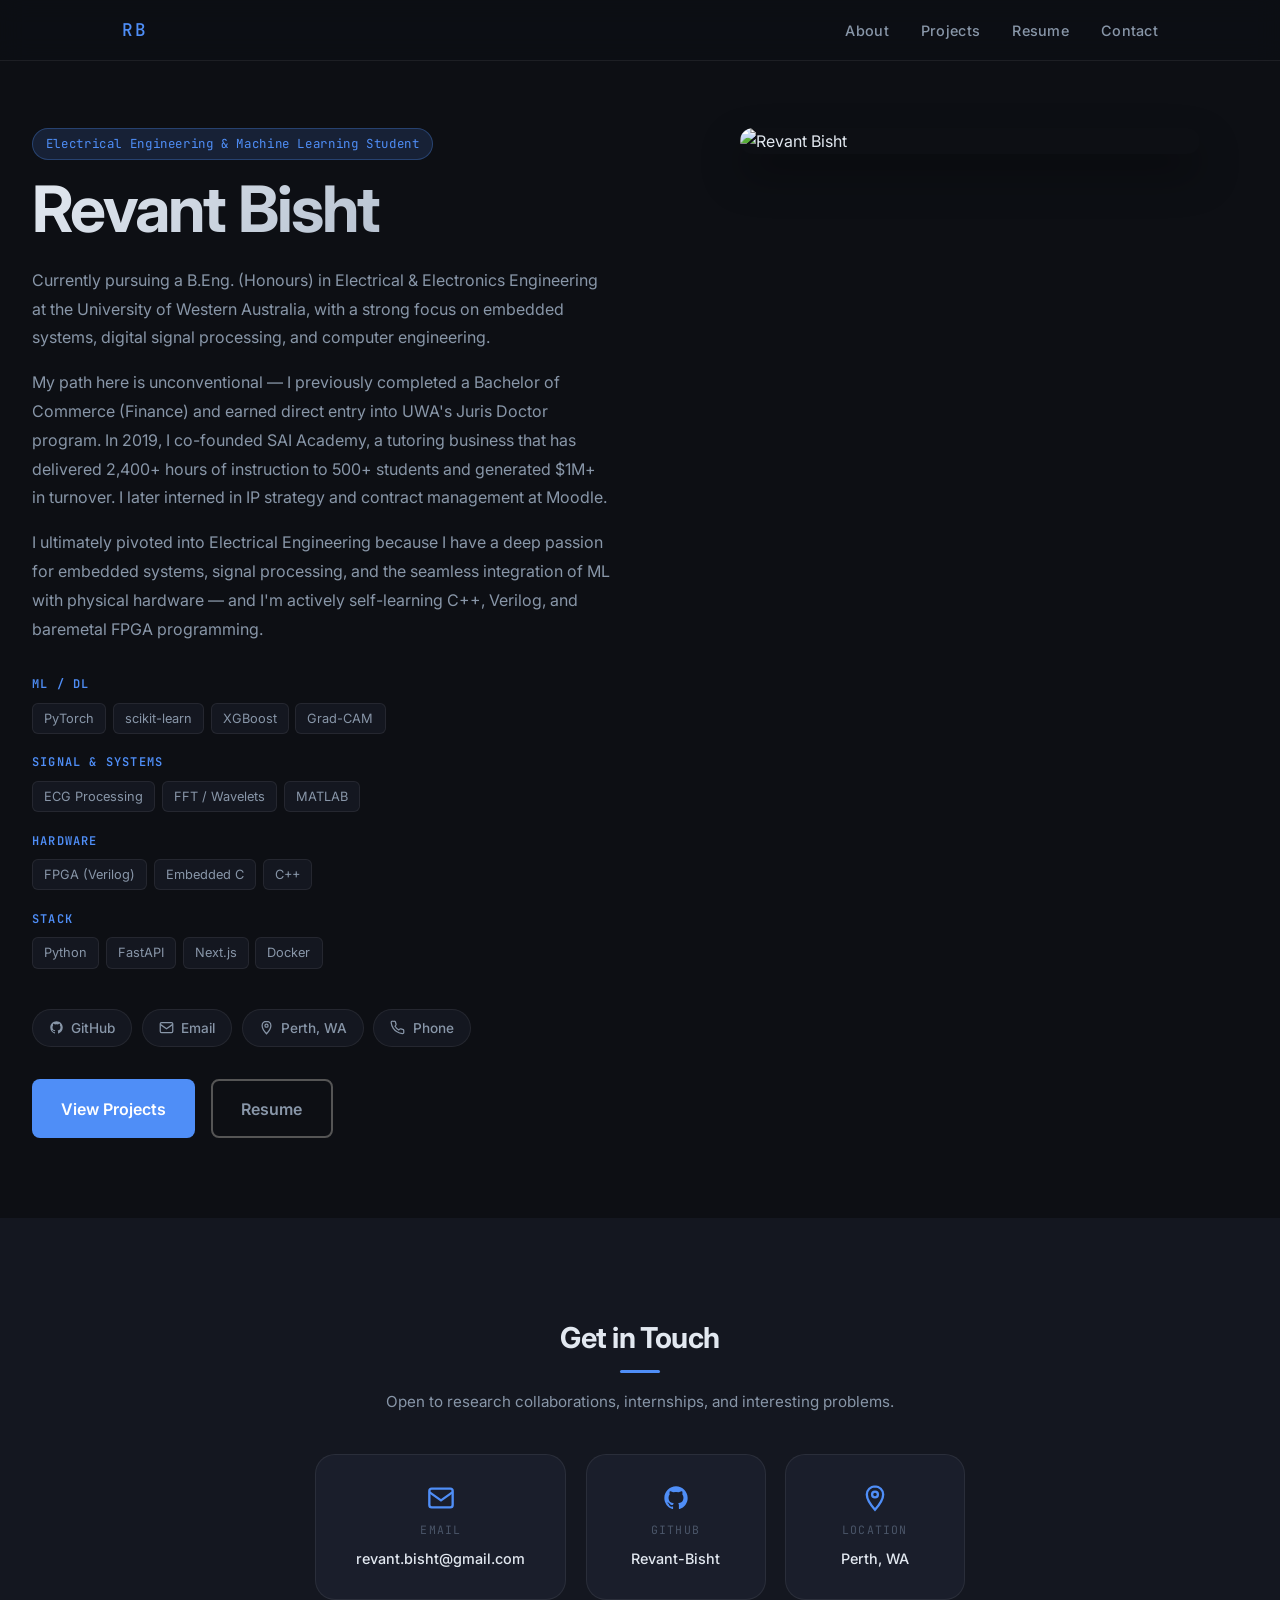
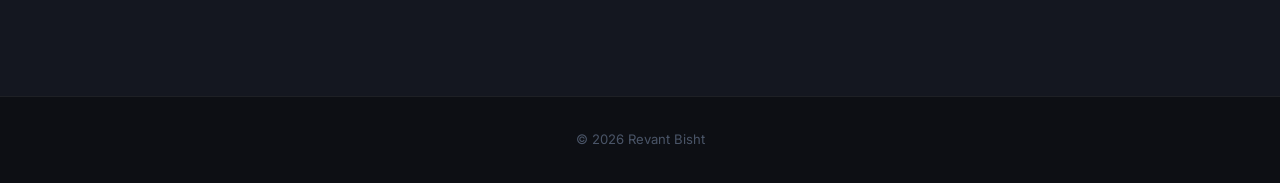
==== commit 9204aa5d: "Improve hero layout and switch to portrait photo - Apply improved hero CSS: flexible two-column layo" ====
--- a/index.html
+++ b/index.html
@@ -100,7 +100,7 @@
       </div>
     </div>
     <div class="hero-photo-wrap">
-      <img src="profile.jpeg" alt="Revant Bisht" class="hero-photo" />
+      <img src="profile_picture.png" alt="Revant Bisht" class="hero-photo" />
     </div>
   </section>
 
--- a/style.css
+++ b/style.css
@@ -97,36 +97,19 @@
    HERO
    ============================================= */
 #hero {
-  min-height: 100vh;
-  padding-top: 100px;
-  padding-bottom: 5rem;
   display: flex;
   align-items: flex-start;
-  max-width: 1100px;
+  gap: 5rem;
+  padding: 8rem 2rem 5rem;
+  max-width: 1400px;
   margin: 0 auto;
-  padding-left: 2rem;
-  padding-right: 2rem;
-  gap: 4rem;
-  position: relative;
+  flex-wrap: wrap;
 }
 
 .hero-content {
-  flex: 1;
-  max-width: 600px;
-}
-
-/* About text inside hero */
-.hero-about p {
-  font-size: 0.97rem;
-  color: var(--text-muted);
-  line-height: 1.8;
-  margin-bottom: 1rem;
-}
-
-/* Skills inside hero */
-.hero-skills {
-  margin-top: 1.5rem;
-  margin-bottom: 1.8rem;
+  flex: 1 1 50%;
+  min-width: 320px;
+  max-width: 580px;
 }
 
 .hero-tag {
@@ -138,28 +121,58 @@
   border: 1px solid rgba(79,142,247,0.3);
   padding: 0.3rem 0.8rem;
   border-radius: 100px;
-  margin-bottom: 1.2rem;
+  margin-bottom: 0.5rem;
   letter-spacing: 0.05em;
 }
 
 .hero-name {
-  font-size: clamp(2.4rem, 5vw, 3.8rem);
+  font-size: clamp(2.8rem, 5vw, 4.2rem);
   font-weight: 700;
   letter-spacing: -0.03em;
-  line-height: 1.1;
-  margin-bottom: 1.2rem;
+  line-height: 1.05;
+  margin: 0.4rem 0 1.5rem;
   background: linear-gradient(135deg, #e2e8f0 0%, #a0aec0 100%);
   -webkit-background-clip: text;
   -webkit-text-fill-color: transparent;
   background-clip: text;
 }
 
-.hero-bio {
+/* About text inside hero */
+.hero-about p {
   font-size: 1.05rem;
-  color: var(--text-muted);
-  line-height: 1.75;
-  margin-bottom: 2rem;
-  max-width: 520px;
+  line-height: 1.65;
+  margin-bottom: 1.4rem;
+  color: #ddd;
+}
+.hero-about p:last-child { margin-bottom: 2rem; }
+
+/* Skills inside hero */
+.about-skills.hero-skills { margin-bottom: 2.5rem; }
+
+.skill-group { margin-bottom: 1.2rem; }
+
+.skill-label {
+  display: block;
+  font-size: 0.9rem;
+  font-weight: 600;
+  color: #888;
+  margin-bottom: 0.5rem;
+  text-transform: uppercase;
+  letter-spacing: 0.8px;
+}
+
+.skill-tags {
+  display: flex;
+  flex-wrap: wrap;
+  gap: 0.6rem;
+}
+.skill-tags span {
+  background: rgba(255,255,255,0.08);
+  color: #ccc;
+  padding: 0.35rem 0.9rem;
+  border-radius: 9999px;
+  font-size: 0.92rem;
+  white-space: nowrap;
 }
 
 /* Contact strip */
@@ -169,7 +182,6 @@
   gap: 0.6rem;
   margin-bottom: 2rem;
 }
-
 .contact-pill {
   display: inline-flex;
   align-items: center;
@@ -196,55 +208,57 @@
   gap: 1rem;
   flex-wrap: wrap;
 }
+.btn-primary, .btn-secondary {
+  padding: 0.9rem 1.8rem;
+  border-radius: 8px;
+  font-weight: 600;
+  text-decoration: none;
+  transition: all 0.3s ease;
+  display: inline-flex;
+  align-items: center;
+  justify-content: center;
+}
 .btn-primary {
-  display: inline-block;
   background: var(--accent);
   color: #fff;
-  font-weight: 600;
-  font-size: 0.9rem;
-  padding: 0.7rem 1.6rem;
-  border-radius: 8px;
-  transition: all 0.2s;
 }
 .btn-primary:hover {
   background: var(--accent2);
   color: #0d0f14;
-  transform: translateY(-1px);
+  transform: translateY(-2px);
 }
 .btn-secondary {
-  display: inline-block;
   background: transparent;
   color: var(--text-muted);
-  font-weight: 500;
-  font-size: 0.9rem;
-  padding: 0.7rem 1.6rem;
-  border-radius: 8px;
-  border: 1px solid var(--border);
-  transition: all 0.2s;
+  border: 2px solid #555;
 }
 .btn-secondary:hover {
+  border-color: #888;
   color: var(--text);
-  border-color: var(--border-hi);
   transform: translateY(-1px);
 }
 
 /* Profile photo */
 .hero-photo-wrap {
-  flex: 0 0 300px;
+  flex: 1 1 45%;
+  min-width: 280px;
+  display: flex;
+  justify-content: center;
+  align-items: flex-start;
   position: sticky;
-  top: 120px;
+  top: 100px;
   align-self: flex-start;
 }
 .hero-photo {
-  width: 300px;
-  height: 300px;
-  border-radius: 50%;
+  width: 100%;
+  max-width: 460px;
+  height: auto;
+  border-radius: 16px;
+  box-shadow: 0 20px 40px rgba(0,0,0,0.35);
+  transition: transform 0.4s ease;
   object-fit: cover;
-  object-position: center top;
-  border: 3px solid rgba(79,142,247,0.35);
-  box-shadow: 0 0 50px rgba(79,142,247,0.12), 0 8px 32px rgba(0,0,0,0.5);
-  display: block;
-}
+}
+.hero-photo:hover { transform: scale(1.03); }
 
 /* =============================================
    SECTIONS — SHARED
@@ -664,24 +678,29 @@
 /* =============================================
    RESPONSIVE
    ============================================= */
-@media (max-width: 900px) {
+@media (max-width: 960px) {
   #hero {
-    flex-direction: column;
-    text-align: center;
-    padding-top: 120px;
-    min-height: auto;
-    padding-bottom: 4rem;
+    gap: 3rem;
+    padding: 6rem 1.5rem 4rem;
   }
-  .hero-content { max-width: 100%; }
+  .hero-content,
+  .hero-photo-wrap {
+    flex: 1 1 100%;
+    max-width: 100%;
+    position: static;
+  }
+  .hero-photo { max-width: 380px; margin: 0 auto; }
   .contact-strip { justify-content: center; }
   .hero-cta { justify-content: center; }
-  .hero-photo-wrap { display: none; }
   .about-grid { grid-template-columns: 1fr; }
   .projects-grid { grid-template-columns: 1fr; }
   .resume-layout { grid-template-columns: 1fr; }
 }
 
 @media (max-width: 600px) {
+  #hero { padding: 5rem 1rem 3rem; }
+  .hero-name { font-size: 2.6rem; }
+  .hero-cta { justify-content: center; }
   .nav-links { display: none; }
   .section-inner { padding: 0 1.2rem; }
   .project-stats { gap: 1.2rem; }
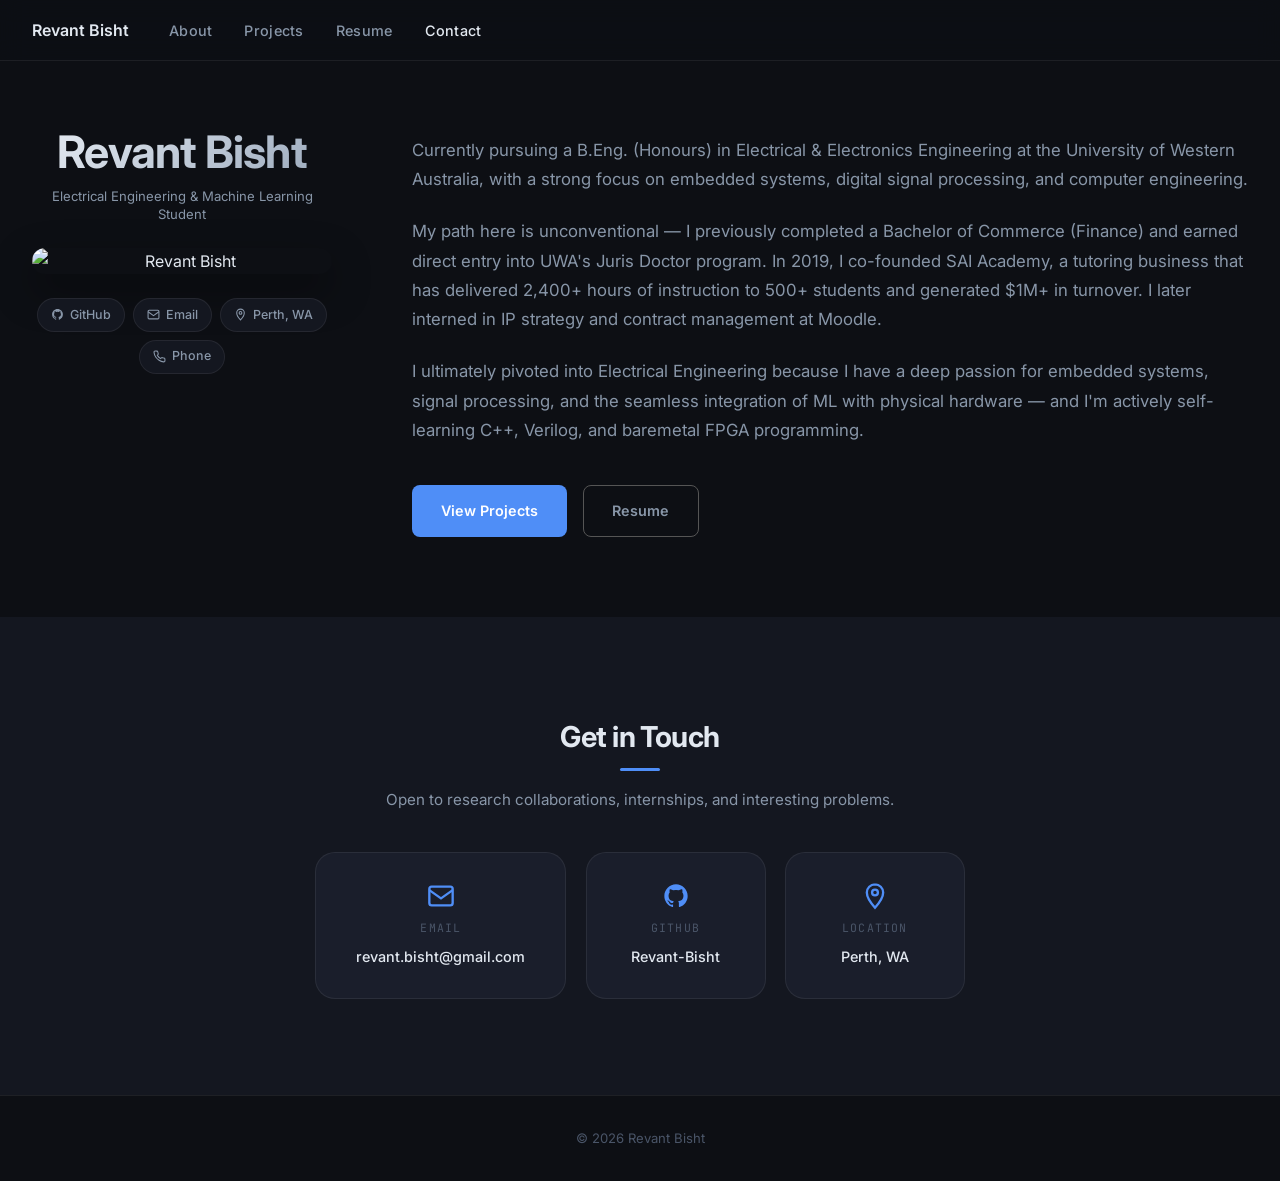
==== commit 477e2788: "Restructure hero layout: left panel + right summary - Left: name → subtitle → photo → contact pills " ====
--- a/index.html
+++ b/index.html
@@ -14,7 +14,7 @@
   <!-- NAV -->
   <nav id="navbar">
     <div class="nav-inner">
-      <a href="index.html" class="nav-logo">RB</a>
+      <a href="index.html" class="nav-logo">Revant Bisht</a>
       <ul class="nav-links">
         <li><a href="index.html">About</a></li>
         <li><a href="projects.html">Projects</a></li>
@@ -26,56 +26,12 @@
 
   <!-- HERO / ABOUT -->
   <section id="hero">
-    <div class="hero-content">
-      <div class="hero-tag">Electrical Engineering &amp; Machine Learning Student</div>
+
+    <!-- LEFT: name, subtitle, photo, contact pills -->
+    <div class="hero-left">
       <h1 class="hero-name">Revant Bisht</h1>
-
-      <div class="about-text hero-about">
-        <p>
-          Currently pursuing a B.Eng. (Honours) in Electrical &amp; Electronics Engineering at the
-          University of Western Australia, with a strong focus on embedded systems, digital signal
-          processing, and computer engineering.
-        </p>
-        <p>
-          My path here is unconventional — I previously completed a Bachelor of Commerce (Finance)
-          and earned direct entry into UWA's Juris Doctor program. In 2019, I co-founded SAI Academy,
-          a tutoring business that has delivered 2,400+ hours of instruction to 500+ students and
-          generated $1M+ in turnover. I later interned in IP strategy and contract management at Moodle.
-        </p>
-        <p>
-          I ultimately pivoted into Electrical Engineering because I have a deep passion for embedded
-          systems, signal processing, and the seamless integration of ML with physical hardware — and
-          I'm actively self-learning C++, Verilog, and baremetal FPGA programming.
-        </p>
-      </div>
-
-      <div class="about-skills hero-skills">
-        <div class="skill-group">
-          <span class="skill-label">ML / DL</span>
-          <div class="skill-tags">
-            <span>PyTorch</span><span>scikit-learn</span><span>XGBoost</span><span>Grad-CAM</span>
-          </div>
-        </div>
-        <div class="skill-group">
-          <span class="skill-label">Signal &amp; Systems</span>
-          <div class="skill-tags">
-            <span>ECG Processing</span><span>FFT / Wavelets</span><span>MATLAB</span>
-          </div>
-        </div>
-        <div class="skill-group">
-          <span class="skill-label">Hardware</span>
-          <div class="skill-tags">
-            <span>FPGA (Verilog)</span><span>Embedded C</span><span>C++</span>
-          </div>
-        </div>
-        <div class="skill-group">
-          <span class="skill-label">Stack</span>
-          <div class="skill-tags">
-            <span>Python</span><span>FastAPI</span><span>Next.js</span><span>Docker</span>
-          </div>
-        </div>
-      </div>
-
+      <p class="hero-tag">Electrical Engineering &amp; Machine Learning Student</p>
+      <img src="profile_picture.png" alt="Revant Bisht" class="hero-photo" />
       <div class="contact-strip">
         <a href="https://github.com/Revant-Bisht" target="_blank" rel="noopener" class="contact-pill">
           <svg viewBox="0 0 24 24" fill="currentColor"><path d="M12 2C6.477 2 2 6.477 2 12c0 4.418 2.865 8.166 6.839 9.489.5.092.682-.217.682-.482 0-.237-.008-.868-.013-1.703-2.782.604-3.369-1.34-3.369-1.34-.454-1.154-1.11-1.462-1.11-1.462-.908-.62.069-.608.069-.608 1.003.07 1.531 1.03 1.531 1.03.892 1.529 2.341 1.087 2.91.832.092-.647.35-1.088.636-1.338-2.22-.253-4.555-1.11-4.555-4.943 0-1.091.39-1.984 1.029-2.683-.103-.253-.446-1.27.098-2.647 0 0 .84-.269 2.75 1.025A9.578 9.578 0 0 1 12 6.836a9.59 9.59 0 0 1 2.504.337c1.909-1.294 2.747-1.025 2.747-1.025.546 1.377.203 2.394.1 2.647.64.699 1.028 1.592 1.028 2.683 0 3.842-2.339 4.687-4.566 4.935.359.309.678.919.678 1.852 0 1.336-.012 2.415-.012 2.743 0 .267.18.578.688.48C19.138 20.163 22 16.418 22 12c0-5.523-4.477-10-10-10z"/></svg>
@@ -94,14 +50,34 @@
           Phone
         </a>
       </div>
+    </div>
+
+    <!-- RIGHT: about text + CTA -->
+    <div class="hero-right">
+      <div class="hero-about">
+        <p>
+          Currently pursuing a B.Eng. (Honours) in Electrical &amp; Electronics Engineering at the
+          University of Western Australia, with a strong focus on embedded systems, digital signal
+          processing, and computer engineering.
+        </p>
+        <p>
+          My path here is unconventional — I previously completed a Bachelor of Commerce (Finance)
+          and earned direct entry into UWA's Juris Doctor program. In 2019, I co-founded SAI Academy,
+          a tutoring business that has delivered 2,400+ hours of instruction to 500+ students and
+          generated $1M+ in turnover. I later interned in IP strategy and contract management at Moodle.
+        </p>
+        <p>
+          I ultimately pivoted into Electrical Engineering because I have a deep passion for embedded
+          systems, signal processing, and the seamless integration of ML with physical hardware — and
+          I'm actively self-learning C++, Verilog, and baremetal FPGA programming.
+        </p>
+      </div>
       <div class="hero-cta">
         <a href="projects.html" class="btn-primary">View Projects</a>
         <a href="resume.html" class="btn-secondary">Resume</a>
       </div>
     </div>
-    <div class="hero-photo-wrap">
-      <img src="profile_picture.png" alt="Revant Bisht" class="hero-photo" />
-    </div>
+
   </section>
 
   <!-- CONTACT -->
--- a/style.css
+++ b/style.css
@@ -50,21 +50,25 @@
   border-bottom: 1px solid var(--border);
 }
 .nav-inner {
-  max-width: 1100px;
+  max-width: 1400px;
   margin: 0 auto;
   padding: 0 2rem;
   height: 60px;
   display: flex;
   align-items: center;
-  justify-content: space-between;
+  justify-content: flex-start;
+  gap: 2.5rem;
 }
 .nav-logo {
-  font-family: var(--mono);
-  font-weight: 500;
-  font-size: 1.1rem;
-  color: var(--accent);
-  letter-spacing: 2px;
-}
+  font-family: var(--font);
+  font-weight: 600;
+  font-size: 1rem;
+  color: var(--text);
+  text-decoration: none;
+  white-space: nowrap;
+  letter-spacing: 0;
+}
+.nav-logo:hover { color: var(--accent); }
 .nav-links {
   list-style: none;
   display: flex;
@@ -78,12 +82,7 @@
   transition: color 0.2s;
 }
 .nav-links a:hover { color: var(--text); }
-
-/* =============================================
-   NAV ACTIVE
-   ============================================= */
 .nav-active { color: var(--text) !important; }
-.nav-logo { text-decoration: none; }
 
 /* =============================================
    PAGE SECTIONS (projects.html / resume.html)
@@ -101,107 +100,93 @@
   align-items: flex-start;
   gap: 5rem;
   padding: 8rem 2rem 5rem;
-  max-width: 1400px;
+  max-width: 1300px;
   margin: 0 auto;
-  flex-wrap: wrap;
-}
-
-.hero-content {
-  flex: 1 1 50%;
-  min-width: 320px;
-  max-width: 580px;
-}
-
-.hero-tag {
-  display: inline-block;
-  font-family: var(--mono);
-  font-size: 0.78rem;
-  color: var(--accent);
-  background: var(--accent-dim);
-  border: 1px solid rgba(79,142,247,0.3);
-  padding: 0.3rem 0.8rem;
-  border-radius: 100px;
-  margin-bottom: 0.5rem;
-  letter-spacing: 0.05em;
+}
+
+/* LEFT COLUMN — name, subtitle, photo, pills */
+.hero-left {
+  flex: 0 0 300px;
+  display: flex;
+  flex-direction: column;
+  align-items: center;
+  text-align: center;
+  position: sticky;
+  top: 80px;
+  align-self: flex-start;
 }
 
 .hero-name {
-  font-size: clamp(2.8rem, 5vw, 4.2rem);
+  font-size: clamp(2rem, 3.5vw, 2.8rem);
   font-weight: 700;
-  letter-spacing: -0.03em;
-  line-height: 1.05;
-  margin: 0.4rem 0 1.5rem;
+  letter-spacing: -0.02em;
+  line-height: 1.1;
+  margin-bottom: 0.6rem;
   background: linear-gradient(135deg, #e2e8f0 0%, #a0aec0 100%);
   -webkit-background-clip: text;
   -webkit-text-fill-color: transparent;
   background-clip: text;
 }
 
-/* About text inside hero */
-.hero-about p {
-  font-size: 1.05rem;
-  line-height: 1.65;
-  margin-bottom: 1.4rem;
-  color: #ddd;
-}
-.hero-about p:last-child { margin-bottom: 2rem; }
-
-/* Skills inside hero */
-.about-skills.hero-skills { margin-bottom: 2.5rem; }
-
-.skill-group { margin-bottom: 1.2rem; }
-
-.skill-label {
-  display: block;
-  font-size: 0.9rem;
-  font-weight: 600;
-  color: #888;
-  margin-bottom: 0.5rem;
-  text-transform: uppercase;
-  letter-spacing: 0.8px;
-}
-
-.skill-tags {
-  display: flex;
-  flex-wrap: wrap;
-  gap: 0.6rem;
-}
-.skill-tags span {
-  background: rgba(255,255,255,0.08);
-  color: #ccc;
-  padding: 0.35rem 0.9rem;
-  border-radius: 9999px;
-  font-size: 0.92rem;
-  white-space: nowrap;
+.hero-tag {
+  font-size: 0.82rem;
+  color: var(--text-muted);
+  margin-bottom: 1.5rem;
+  line-height: 1.4;
+}
+
+.hero-photo {
+  width: 100%;
+  max-width: 300px;
+  height: auto;
+  border-radius: 14px;
+  box-shadow: 0 16px 40px rgba(0,0,0,0.4);
+  object-fit: cover;
+  margin-bottom: 1.5rem;
 }
 
 /* Contact strip */
 .contact-strip {
   display: flex;
   flex-wrap: wrap;
-  gap: 0.6rem;
-  margin-bottom: 2rem;
+  justify-content: center;
+  gap: 0.5rem;
 }
 .contact-pill {
   display: inline-flex;
   align-items: center;
-  gap: 0.45rem;
-  font-size: 0.85rem;
+  gap: 0.4rem;
+  font-size: 0.78rem;
   font-weight: 500;
   color: var(--text-muted);
   background: var(--bg-card);
   border: 1px solid var(--border);
-  padding: 0.45rem 1rem;
+  padding: 0.35rem 0.8rem;
   border-radius: 100px;
   transition: all 0.2s;
 }
-.contact-pill svg { width: 15px; height: 15px; flex-shrink: 0; }
+.contact-pill svg { width: 13px; height: 13px; flex-shrink: 0; }
 .contact-pill:hover {
   color: var(--text);
   border-color: var(--accent);
   background: var(--accent-dim);
 }
 
+/* RIGHT COLUMN — about text + buttons */
+.hero-right {
+  flex: 1;
+  min-width: 0;
+  padding-top: 0.5rem;
+}
+
+.hero-about p {
+  font-size: 1.05rem;
+  line-height: 1.75;
+  margin-bottom: 1.4rem;
+  color: var(--text-muted);
+}
+.hero-about p:last-child { margin-bottom: 2.5rem; }
+
 /* CTA buttons */
 .hero-cta {
   display: flex;
@@ -209,11 +194,12 @@
   flex-wrap: wrap;
 }
 .btn-primary, .btn-secondary {
-  padding: 0.9rem 1.8rem;
+  padding: 0.8rem 1.8rem;
   border-radius: 8px;
   font-weight: 600;
+  font-size: 0.9rem;
   text-decoration: none;
-  transition: all 0.3s ease;
+  transition: all 0.25s ease;
   display: inline-flex;
   align-items: center;
   justify-content: center;
@@ -230,35 +216,13 @@
 .btn-secondary {
   background: transparent;
   color: var(--text-muted);
-  border: 2px solid #555;
+  border: 1.5px solid #555;
 }
 .btn-secondary:hover {
   border-color: #888;
   color: var(--text);
   transform: translateY(-1px);
 }
-
-/* Profile photo */
-.hero-photo-wrap {
-  flex: 1 1 45%;
-  min-width: 280px;
-  display: flex;
-  justify-content: center;
-  align-items: flex-start;
-  position: sticky;
-  top: 100px;
-  align-self: flex-start;
-}
-.hero-photo {
-  width: 100%;
-  max-width: 460px;
-  height: auto;
-  border-radius: 16px;
-  box-shadow: 0 20px 40px rgba(0,0,0,0.35);
-  transition: transform 0.4s ease;
-  object-fit: cover;
-}
-.hero-photo:hover { transform: scale(1.03); }
 
 /* =============================================
    SECTIONS — SHARED
@@ -678,29 +642,26 @@
 /* =============================================
    RESPONSIVE
    ============================================= */
-@media (max-width: 960px) {
+@media (max-width: 860px) {
   #hero {
+    flex-direction: column;
+    align-items: center;
     gap: 3rem;
     padding: 6rem 1.5rem 4rem;
   }
-  .hero-content,
-  .hero-photo-wrap {
-    flex: 1 1 100%;
-    max-width: 100%;
+  .hero-left {
     position: static;
+    flex: none;
+    width: 100%;
+    max-width: 400px;
   }
-  .hero-photo { max-width: 380px; margin: 0 auto; }
-  .contact-strip { justify-content: center; }
-  .hero-cta { justify-content: center; }
-  .about-grid { grid-template-columns: 1fr; }
+  .hero-right { width: 100%; }
   .projects-grid { grid-template-columns: 1fr; }
   .resume-layout { grid-template-columns: 1fr; }
 }
 
 @media (max-width: 600px) {
   #hero { padding: 5rem 1rem 3rem; }
-  .hero-name { font-size: 2.6rem; }
-  .hero-cta { justify-content: center; }
   .nav-links { display: none; }
   .section-inner { padding: 0 1.2rem; }
   .project-stats { gap: 1.2rem; }
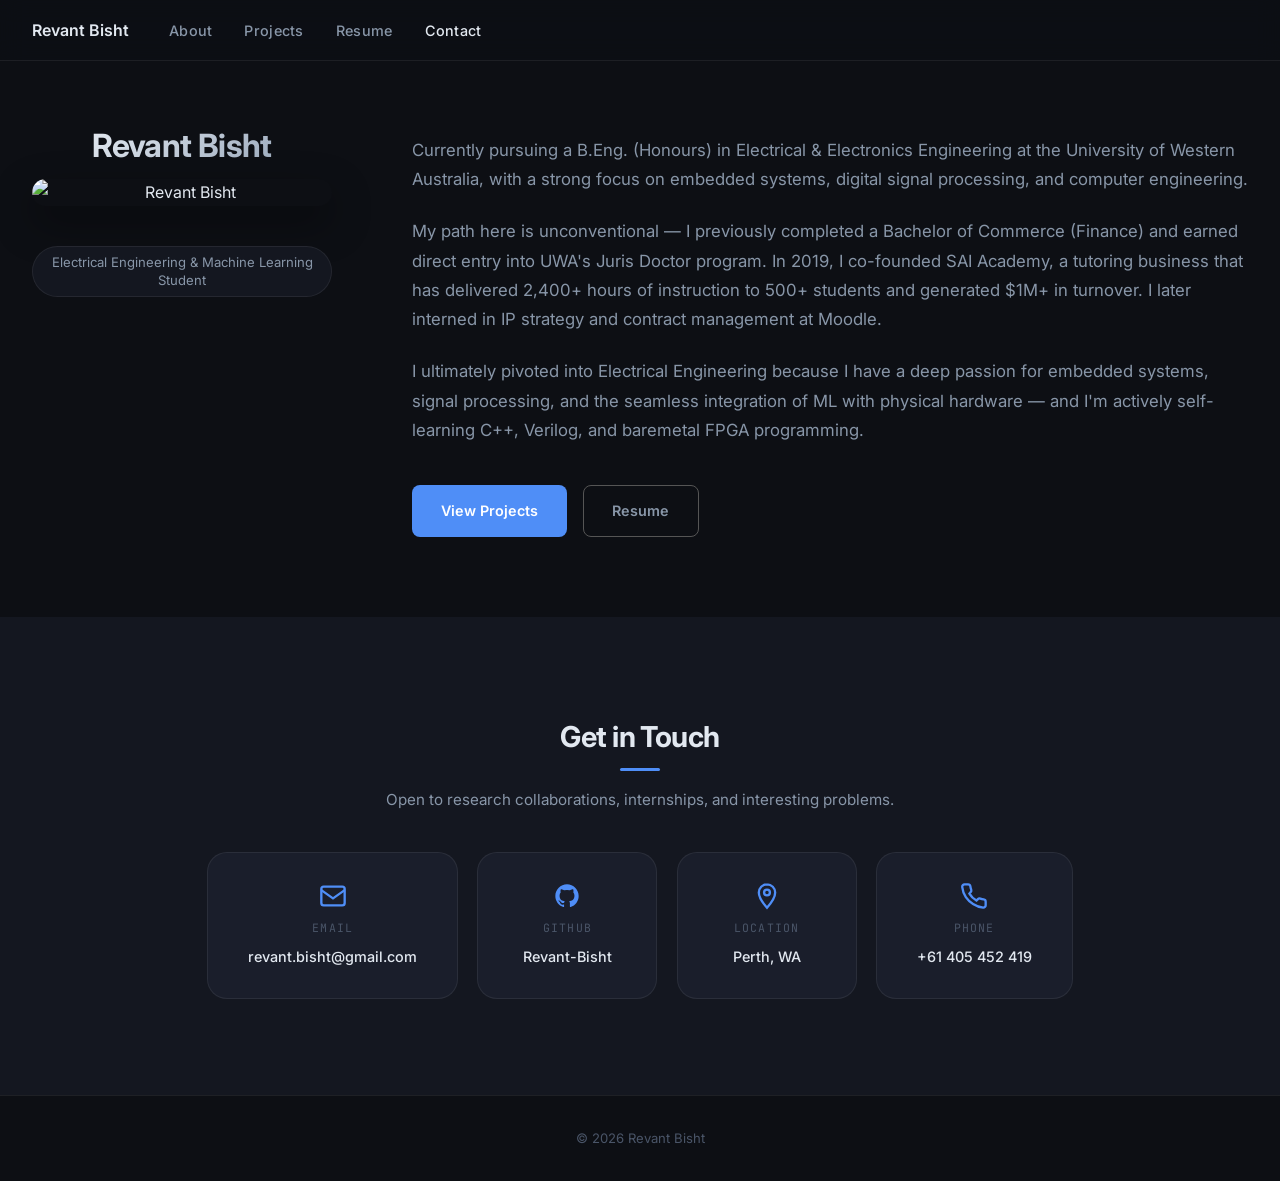
==== commit 3a662346: "Fixes" ====
--- a/index.html
+++ b/index.html
@@ -14,7 +14,7 @@
   <!-- NAV -->
   <nav id="navbar">
     <div class="nav-inner">
-      <a href="index.html" class="nav-logo">Revant Bisht</a>
+      <span class="nav-logo">Revant Bisht</span>
       <ul class="nav-links">
         <li><a href="index.html">About</a></li>
         <li><a href="projects.html">Projects</a></li>
@@ -30,26 +30,8 @@
     <!-- LEFT: name, subtitle, photo, contact pills -->
     <div class="hero-left">
       <h1 class="hero-name">Revant Bisht</h1>
+      <img src="profile_picture.png" alt="Revant Bisht" class="hero-photo" />
       <p class="hero-tag">Electrical Engineering &amp; Machine Learning Student</p>
-      <img src="profile_picture.png" alt="Revant Bisht" class="hero-photo" />
-      <div class="contact-strip">
-        <a href="https://github.com/Revant-Bisht" target="_blank" rel="noopener" class="contact-pill">
-          <svg viewBox="0 0 24 24" fill="currentColor"><path d="M12 2C6.477 2 2 6.477 2 12c0 4.418 2.865 8.166 6.839 9.489.5.092.682-.217.682-.482 0-.237-.008-.868-.013-1.703-2.782.604-3.369-1.34-3.369-1.34-.454-1.154-1.11-1.462-1.11-1.462-.908-.62.069-.608.069-.608 1.003.07 1.531 1.03 1.531 1.03.892 1.529 2.341 1.087 2.91.832.092-.647.35-1.088.636-1.338-2.22-.253-4.555-1.11-4.555-4.943 0-1.091.39-1.984 1.029-2.683-.103-.253-.446-1.27.098-2.647 0 0 .84-.269 2.75 1.025A9.578 9.578 0 0 1 12 6.836a9.59 9.59 0 0 1 2.504.337c1.909-1.294 2.747-1.025 2.747-1.025.546 1.377.203 2.394.1 2.647.64.699 1.028 1.592 1.028 2.683 0 3.842-2.339 4.687-4.566 4.935.359.309.678.919.678 1.852 0 1.336-.012 2.415-.012 2.743 0 .267.18.578.688.48C19.138 20.163 22 16.418 22 12c0-5.523-4.477-10-10-10z"/></svg>
-          GitHub
-        </a>
-        <a href="mailto:revant.bisht@gmail.com" class="contact-pill">
-          <svg viewBox="0 0 24 24" fill="none" stroke="currentColor" stroke-width="2"><rect x="2" y="4" width="20" height="16" rx="2"/><path d="m2 7 10 7 10-7"/></svg>
-          Email
-        </a>
-        <span class="contact-pill">
-          <svg viewBox="0 0 24 24" fill="none" stroke="currentColor" stroke-width="2"><path d="M12 2C8.13 2 5 5.13 5 9c0 5.25 7 13 7 13s7-7.75 7-13c0-3.87-3.13-7-7-7zm0 9.5c-1.38 0-2.5-1.12-2.5-2.5S10.62 6.5 12 6.5s2.5 1.12 2.5 2.5S13.38 11.5 12 11.5z"/></svg>
-          Perth, WA
-        </span>
-        <a href="tel:+61405452419" class="contact-pill">
-          <svg viewBox="0 0 24 24" fill="none" stroke="currentColor" stroke-width="2"><path d="M22 16.92v3a2 2 0 0 1-2.18 2 19.79 19.79 0 0 1-8.63-3.07A19.5 19.5 0 0 1 4.99 13 19.79 19.79 0 0 1 1.92 4.37 2 2 0 0 1 3.9 2h3a2 2 0 0 1 2 1.72c.127.96.361 1.903.7 2.81a2 2 0 0 1-.45 2.11L8.09 9.91a16 16 0 0 0 6 6l1.27-1.27a2 2 0 0 1 2.11-.45c.907.339 1.85.573 2.81.7A2 2 0 0 1 22 16.92z"/></svg>
-          Phone
-        </a>
-      </div>
     </div>
 
     <!-- RIGHT: about text + CTA -->
@@ -101,6 +83,11 @@
           <span class="contact-card-label">Location</span>
           <span class="contact-card-val">Perth, WA</span>
         </div>
+        <a href="tel:+61405452419" class="contact-card">
+          <svg viewBox="0 0 24 24" fill="none" stroke="currentColor" stroke-width="2"><path d="M22 16.92v3a2 2 0 0 1-2.18 2 19.79 19.79 0 0 1-8.63-3.07A19.5 19.5 0 0 1 4.99 13 19.79 19.79 0 0 1 1.92 4.37 2 2 0 0 1 3.9 2h3a2 2 0 0 1 2 1.72c.127.96.361 1.903.7 2.81a2 2 0 0 1-.45 2.11L8.09 9.91a16 16 0 0 0 6 6l1.27-1.27a2 2 0 0 1 2.11-.45c.907.339 1.85.573 2.81.7A2 2 0 0 1 22 16.92z"/></svg>
+          <span class="contact-card-label">Phone</span>
+          <span class="contact-card-val">+61 405 452 419</span>
+        </a>
       </div>
     </div>
   </section>
--- a/style.css
+++ b/style.css
@@ -68,7 +68,7 @@
   white-space: nowrap;
   letter-spacing: 0;
 }
-.nav-logo:hover { color: var(--accent); }
+.nav-logo { cursor: default; }
 .nav-links {
   list-style: none;
   display: flex;
@@ -117,11 +117,11 @@
 }
 
 .hero-name {
-  font-size: clamp(2rem, 3.5vw, 2.8rem);
+  font-size: clamp(1.5rem, 2.5vw, 2rem);
   font-weight: 700;
   letter-spacing: -0.02em;
   line-height: 1.1;
-  margin-bottom: 0.6rem;
+  margin-bottom: 1rem;
   background: linear-gradient(135deg, #e2e8f0 0%, #a0aec0 100%);
   -webkit-background-clip: text;
   -webkit-text-fill-color: transparent;
@@ -131,8 +131,13 @@
 .hero-tag {
   font-size: 0.82rem;
   color: var(--text-muted);
-  margin-bottom: 1.5rem;
+  margin-top: 1rem;
+  margin-bottom: 0;
   line-height: 1.4;
+  background: var(--bg-card);
+  border: 1px solid var(--border);
+  padding: 0.4rem 1rem;
+  border-radius: 100px;
 }
 
 .hero-photo {
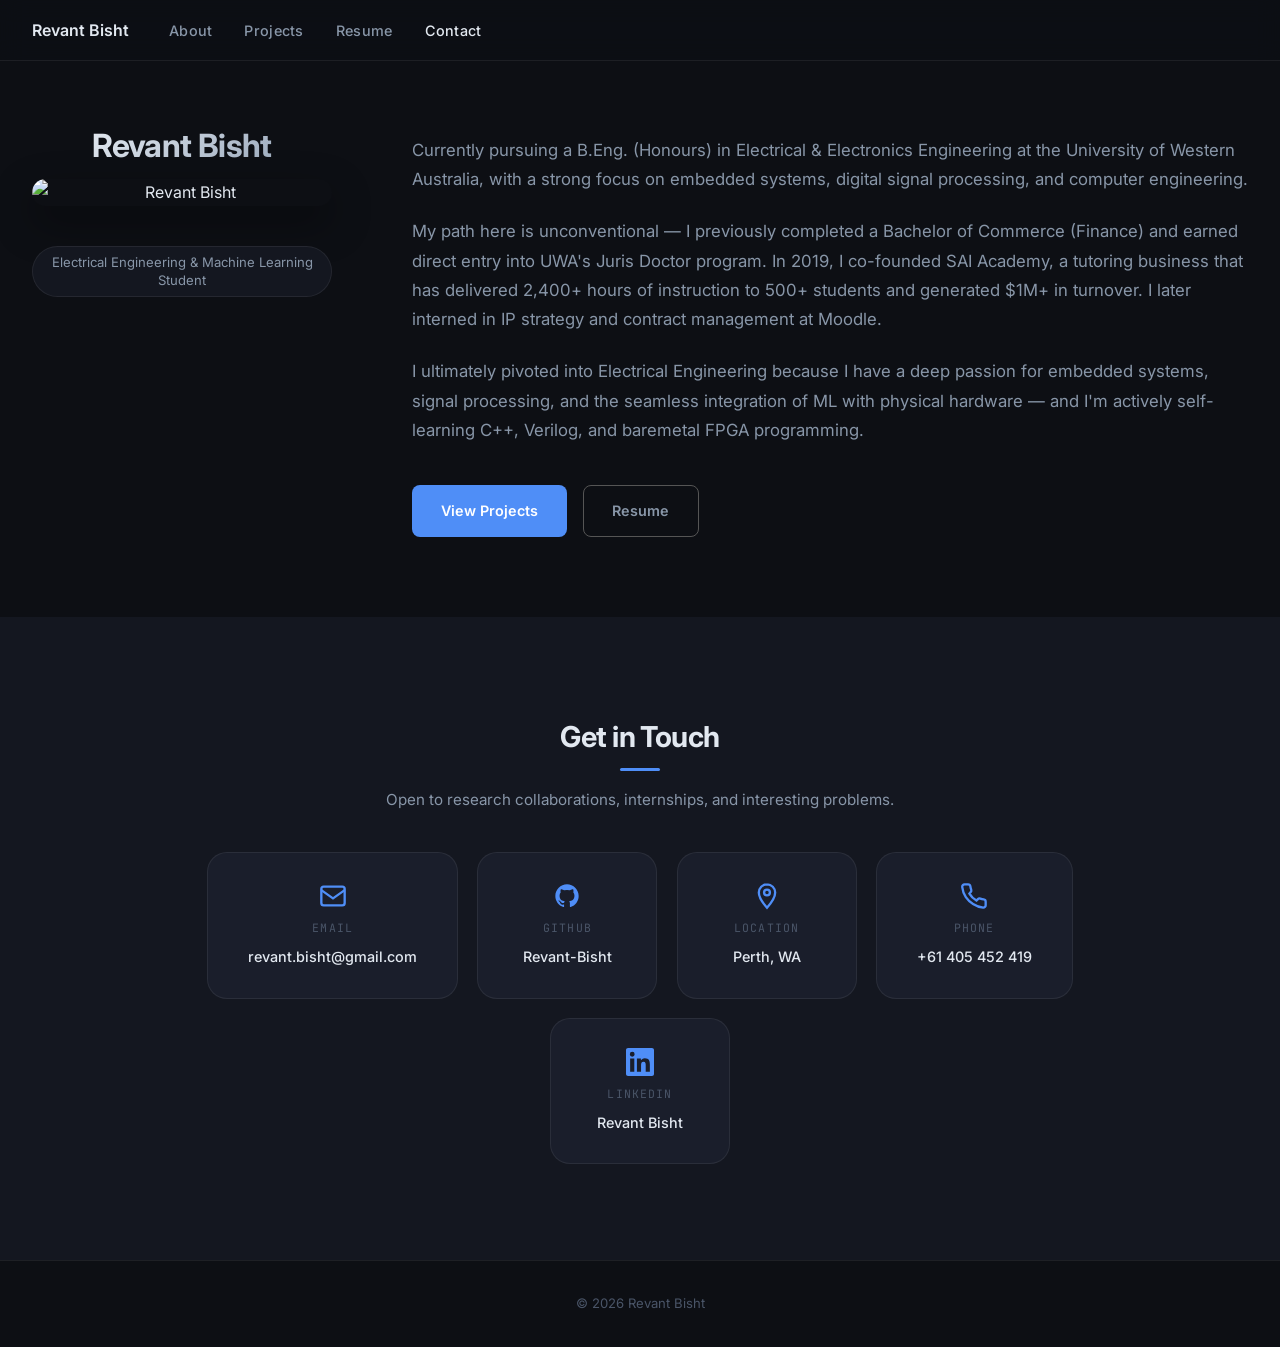
==== commit 4804fb06: "Fixes" ====
--- a/index.html
+++ b/index.html
@@ -88,6 +88,11 @@
           <span class="contact-card-label">Phone</span>
           <span class="contact-card-val">+61 405 452 419</span>
         </a>
+        <a href="https://www.linkedin.com/in/revant-bisht-ba8283181/" target="_blank" rel="noopener" class="contact-card">
+          <svg viewBox="0 0 24 24" fill="currentColor"><path d="M20.447 20.452h-3.554v-5.569c0-1.328-.027-3.037-1.852-3.037-1.853 0-2.136 1.445-2.136 2.939v5.667H9.351V9h3.414v1.561h.046c.477-.9 1.637-1.85 3.37-1.85 3.601 0 4.267 2.37 4.267 5.455v6.286zM5.337 7.433a2.062 2.062 0 0 1-2.063-2.065 2.064 2.064 0 1 1 2.063 2.065zm1.782 13.019H3.555V9h3.564v11.452zM22.225 0H1.771C.792 0 0 .774 0 1.729v20.542C0 23.227.792 24 1.771 24h20.451C23.2 24 24 23.227 24 22.271V1.729C24 .774 23.2 0 22.222 0h.003z"/></svg>
+          <span class="contact-card-label">LinkedIn</span>
+          <span class="contact-card-val">Revant Bisht</span>
+        </a>
       </div>
     </div>
   </section>
--- a/style.css
+++ b/style.css
@@ -645,6 +645,41 @@
 .footer-sep { opacity: 0.3; }
 
 /* =============================================
+   ECG ANIMATION
+   ============================================= */
+.ecg-banner {
+  position: relative;
+  margin: -1.8rem -1.8rem 1.4rem;
+  background: rgba(0,0,0,0.35);
+  border-bottom: 1px solid rgba(52,211,153,0.15);
+  overflow: hidden;
+  height: 80px;
+}
+.ecg-svg {
+  display: block;
+  width: 100%;
+  height: 80px;
+}
+.ecg-line {
+  fill: none;
+  stroke: var(--green);
+  stroke-width: 1.8;
+  stroke-linecap: round;
+  stroke-linejoin: round;
+  filter: drop-shadow(0 0 3px rgba(52,211,153,0.6));
+}
+.ecg-label {
+  position: absolute;
+  bottom: 5px;
+  right: 10px;
+  font-family: var(--mono);
+  font-size: 0.6rem;
+  color: rgba(52,211,153,0.4);
+  letter-spacing: 0.08em;
+  pointer-events: none;
+}
+
+/* =============================================
    RESPONSIVE
    ============================================= */
 @media (max-width: 860px) {
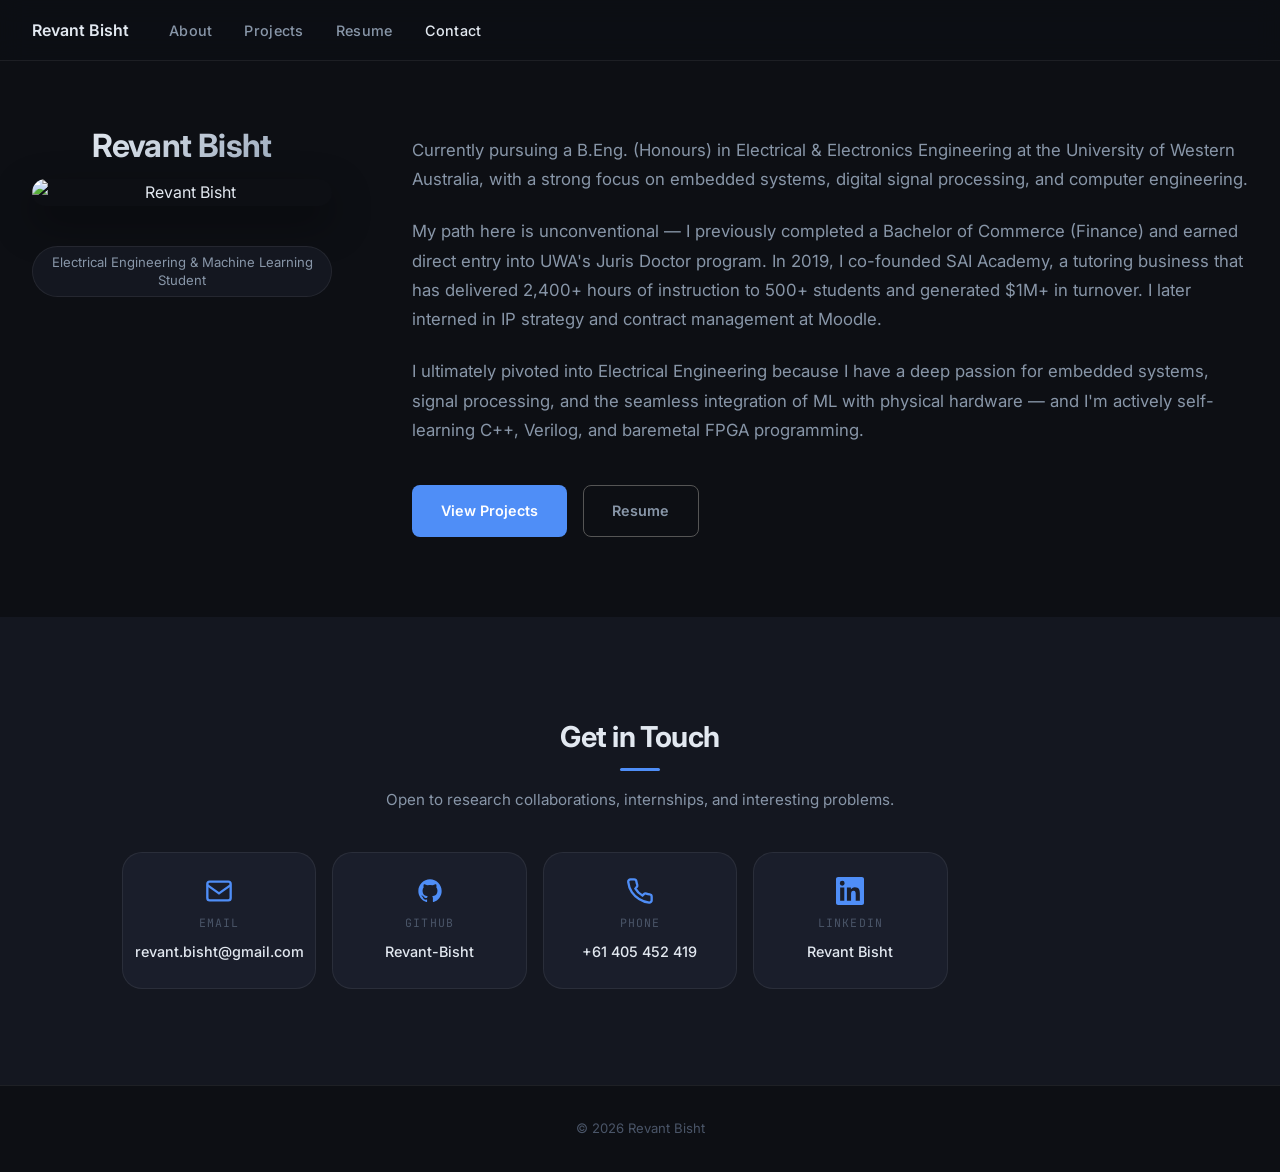
==== commit 091650fa: "Fixes" ====
--- a/index.html
+++ b/index.html
@@ -78,11 +78,6 @@
           <span class="contact-card-label">GitHub</span>
           <span class="contact-card-val">Revant-Bisht</span>
         </a>
-        <div class="contact-card">
-          <svg viewBox="0 0 24 24" fill="none" stroke="currentColor" stroke-width="2"><path d="M12 2C8.13 2 5 5.13 5 9c0 5.25 7 13 7 13s7-7.75 7-13c0-3.87-3.13-7-7-7zm0 9.5c-1.38 0-2.5-1.12-2.5-2.5S10.62 6.5 12 6.5s2.5 1.12 2.5 2.5S13.38 11.5 12 11.5z"/></svg>
-          <span class="contact-card-label">Location</span>
-          <span class="contact-card-val">Perth, WA</span>
-        </div>
         <a href="tel:+61405452419" class="contact-card">
           <svg viewBox="0 0 24 24" fill="none" stroke="currentColor" stroke-width="2"><path d="M22 16.92v3a2 2 0 0 1-2.18 2 19.79 19.79 0 0 1-8.63-3.07A19.5 19.5 0 0 1 4.99 13 19.79 19.79 0 0 1 1.92 4.37 2 2 0 0 1 3.9 2h3a2 2 0 0 1 2 1.72c.127.96.361 1.903.7 2.81a2 2 0 0 1-.45 2.11L8.09 9.91a16 16 0 0 0 6 6l1.27-1.27a2 2 0 0 1 2.11-.45c.907.339 1.85.573 2.81.7A2 2 0 0 1 22 16.92z"/></svg>
           <span class="contact-card-label">Phone</span>
--- a/style.css
+++ b/style.css
@@ -587,10 +587,9 @@
 .contact-inner .section-title::after { margin-left: auto; margin-right: auto; }
 
 .contact-cards {
-  display: flex;
-  justify-content: center;
-  flex-wrap: wrap;
-  gap: 1.2rem;
+  display: grid;
+  grid-template-columns: repeat(5, 1fr);
+  gap: 1rem;
   margin-top: 2rem;
 }
 
@@ -599,13 +598,13 @@
   flex-direction: column;
   align-items: center;
   gap: 0.5rem;
-  padding: 1.8rem 2.5rem;
+  padding: 1.5rem 0.8rem;
   background: var(--bg-card2);
   border: 1px solid var(--border);
   border-radius: var(--radius-lg);
   color: var(--text-muted);
   transition: all 0.2s;
-  min-width: 180px;
+  min-width: 0;
 }
 .contact-card svg { width: 28px; height: 28px; color: var(--accent); }
 .contact-card-label {
@@ -648,35 +647,16 @@
    ECG ANIMATION
    ============================================= */
 .ecg-banner {
-  position: relative;
   margin: -1.8rem -1.8rem 1.4rem;
-  background: rgba(0,0,0,0.35);
-  border-bottom: 1px solid rgba(52,211,153,0.15);
   overflow: hidden;
-  height: 80px;
-}
-.ecg-svg {
+  height: 96px;
+  border-radius: var(--radius-lg) var(--radius-lg) 0 0;
+  border-bottom: 1px solid rgba(0,230,90,0.18);
+}
+.ecg-canvas {
   display: block;
   width: 100%;
-  height: 80px;
-}
-.ecg-line {
-  fill: none;
-  stroke: var(--green);
-  stroke-width: 1.8;
-  stroke-linecap: round;
-  stroke-linejoin: round;
-  filter: drop-shadow(0 0 3px rgba(52,211,153,0.6));
-}
-.ecg-label {
-  position: absolute;
-  bottom: 5px;
-  right: 10px;
-  font-family: var(--mono);
-  font-size: 0.6rem;
-  color: rgba(52,211,153,0.4);
-  letter-spacing: 0.08em;
-  pointer-events: none;
+  height: 96px;
 }
 
 /* =============================================
@@ -698,6 +678,7 @@
   .hero-right { width: 100%; }
   .projects-grid { grid-template-columns: 1fr; }
   .resume-layout { grid-template-columns: 1fr; }
+  .contact-cards { grid-template-columns: repeat(3, 1fr); }
 }
 
 @media (max-width: 600px) {
@@ -705,5 +686,5 @@
   .nav-links { display: none; }
   .section-inner { padding: 0 1.2rem; }
   .project-stats { gap: 1.2rem; }
-  .contact-cards { flex-direction: column; align-items: stretch; }
-}
+  .contact-cards { grid-template-columns: repeat(2, 1fr); }
+}
